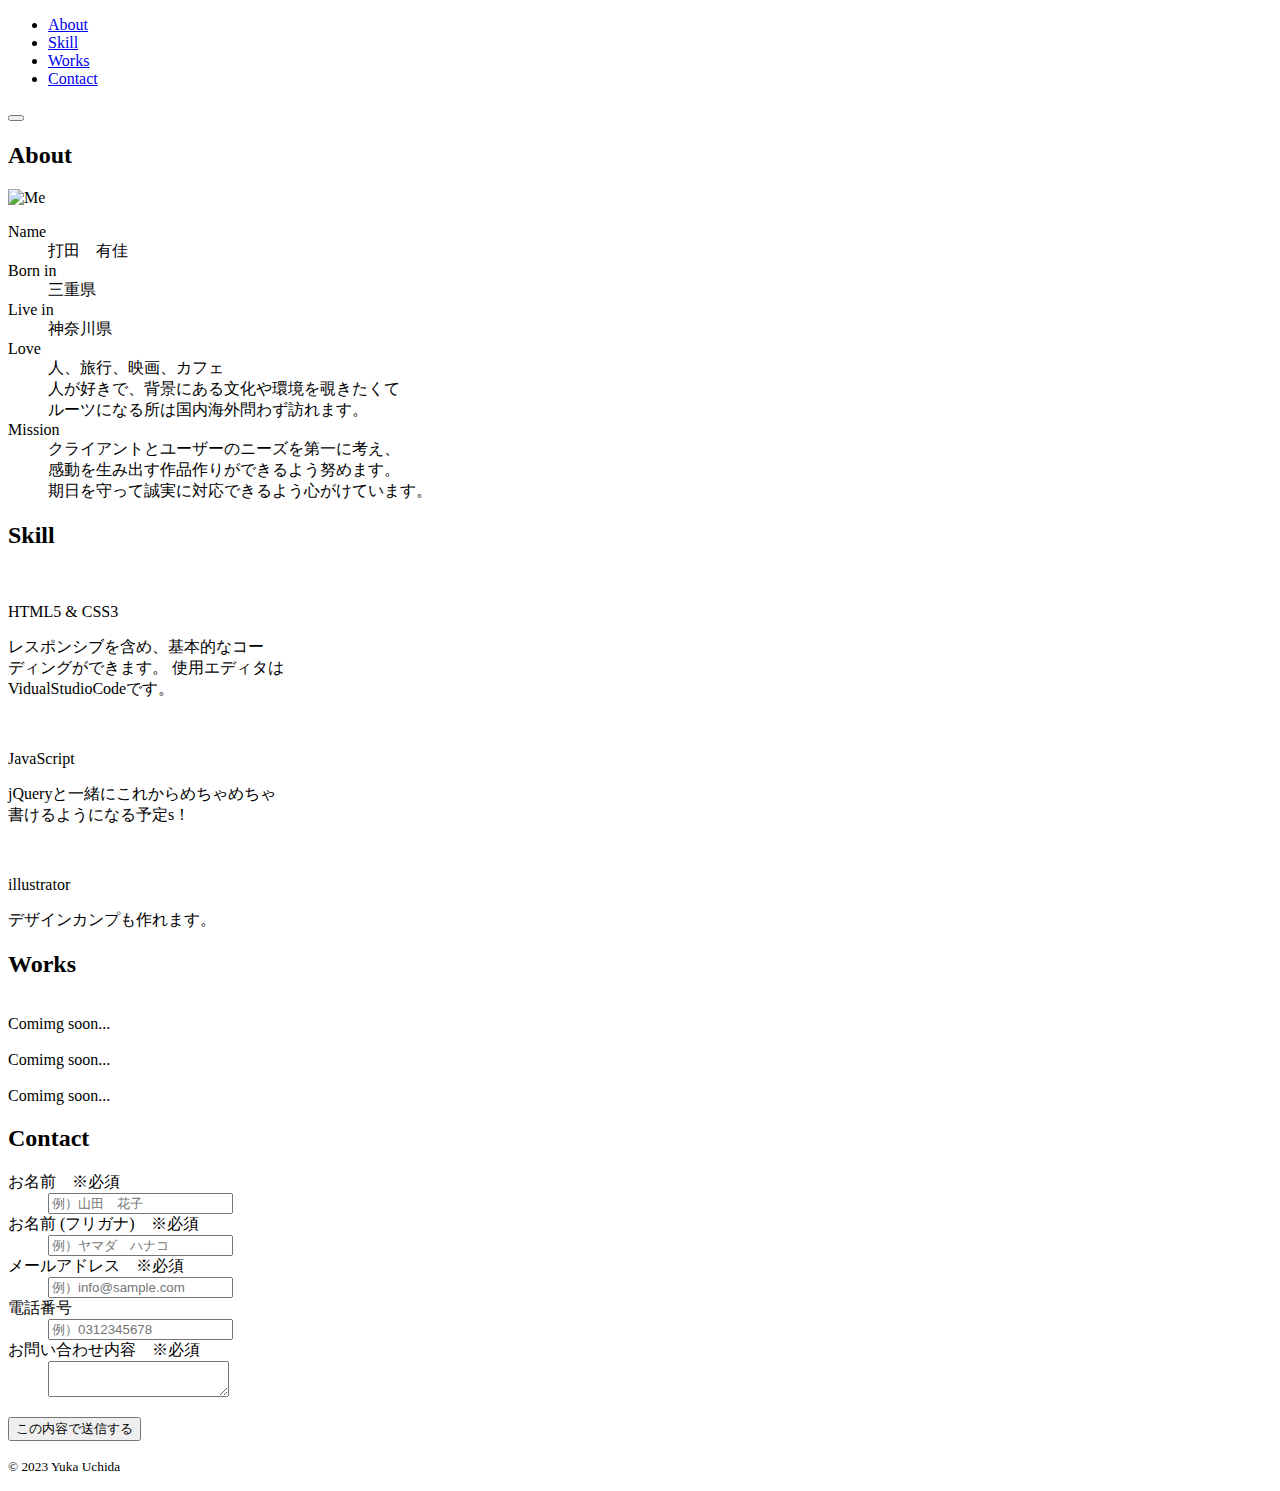
==== index.html @ 6a830379 "Create index.html" ====
<!DOCTYPE html>
<html lang="ja">
  <head>
    <meta charset="utf-8" />
    <meta name="viewport" content="width=device-width,initial-scale=1" />
    <title>Portfolio</title>
    <meta name="description" content="ポートフォリオです" />
    <meta name="format-detection" content="telephone=no" />

    <!-- favicon/webclipicon -->
    <link rel="icon" href="favicon.png" type="image/png" />
    <link rel="icon" href="favicon.svg" type="image/svg+xml" />
    <link rel="apple-touch-icon" href="favicon.png" />

    <!-- ogp -->
    <meta property="og:site_name" content="My Portfolio" />
    <meta
      property="og:url"
      content="https://zero-plus.io/lesson/ogp/hp_ogp.jpg"
    />
    <meta property="og:type" content="website" />
    <meta property="og:title" content="My Portfolio" />
    <meta property="og:description" content="ポートフォリオです" />
    <meta
      property="og:image"
      content="https://zero-plus.io/lesson/ogp/hp_ogp.jpg"
    />
    <meta property="og:locale" content="ja_JP" />
    <meta name="twitter:card" content="summary_large_image" />
    <meta name="twitter:description" content="ポートフォリオです" />
    <meta
      name="twitter:image:src"
      content="https://zero-plus.io/lesson/ogp/hp_ogp.jpg"
    />

    <!-- google fonts -->
    <link rel="preconnect" href="https://fonts.googleapis.com" />
    <link rel="preconnect" href="https://fonts.gstatic.com" crossorigin />
    <link
      href="https://fonts.googleapis.com/css2?family=Noto+Sans+JP:wght@400;700&display=swap"
      rel="stylesheet"
    />

    <!-- css -->
    <link rel="stylesheet" href="css/reset.css" />
    <link rel="stylesheet" href="css/style.css" />
    <!-- js -->
    <script src="https://cdnjs.cloudflare.com/ajax/libs/gsap/3.11.3/gsap.min.js"></script>
    <script src="https://cdnjs.cloudflare.com/ajax/libs/gsap/3.11.3/ScrollTrigger.min.js"></script>
    <link
      rel="stylesheet"
      href="https://cdn.jsdelivr.net/npm/swiper@10/swiper-bundle.min.css"
    />
    <script src="https://cdn.jsdelivr.net/npm/swiper@10/swiper-bundle.min.js"></script>
    <script src="js/main.js" defer></script>
  </head>

  <body class="body">
    <header class="l_header">
      <div class="l_header__inner">
        <nav class="l_header-nav" id="js-nav">
          <ul class="l_header-nav_list">
            <li class="l_header-nav_item">
              <a href="#about" class="l_header-nav_link">About</a>
            </li>
            <li class="l_header-nav_item">
              <a href="#skill" class="l_header-nav_link">Skill</a>
            </li>
            <li class="l_header-nav_item">
              <a href="#works" class="l_header-nav_link">Works</a>
            </li>
            <li class="l_header-nav_item">
              <a href="#contact" class="l_header-nav_link">Contact</a>
            </li>
          </ul>
        </nav>
        <button class="header__hamburger m_hamburger" id="js-hamburger">
          <span></span>
          <span></span>
          <span></span>
        </button>
      </div>
    </header>
    <div class="kv"></div>
    <main class="l_main">
      <section class="top_about l_contents js_about-trigger" id="about">
        <div class="l_container">
          <h2 class="m_section_ttl">About</h2>
          <div class="top_about-contents js_about">
            <div class="top_about-img_wrapper">
              <img src="img/me.PNG" alt="Me" class="top_about-img" />
            </div>
            <div class="top_about-txt_wrapper">
              <dl class="top_about-txt">
                <dt class="top_about-name_sub">Name</dt>
                <dd class="top_about-name">打田　有佳</dd>
                <dt>Born in</dt>
                <dd>三重県</dd>
                <dt>Live in</dt>
                <dd>神奈川県</dd>
                <dt>Love</dt>
                <dd>
                  人、旅行、映画、カフェ<br />人が好きで、背景にある文化や環境を覗きたくて<br />ルーツになる所は国内海外問わず訪れます。
                </dd>
                <dt>Mission</dt>
                <dd>
                  クライアントとユーザーのニーズを第一に考え、<br />感動を生み出す作品作りができるよう努めます。<br />
                  期日を守って誠実に対応できるよう心がけています。
                </dd>
              </dl>
            </div>
          </div>
          <!-- <div class="m_btn">
            <a href="#" class="m_btn-link">トップに戻る</a>
          </div> -->
        </div>
      </section>
      <section class="top_skill l_contents" id="skill">
        <div class="l_container js_skill-trigger">
          <h2 class="m_section_ttl">Skill</h2>
          <div class="top_skill-contents">
            <div class="top_skill-contents_items js_skill">
              <div class="top_skill-img_wrapper__html_css">
                <img src="img/html.svg" alt="" class="top_skill-img" />
                <img src="img/css.svg" alt="" class="top_skill-img" />
              </div>
              <div class="top_skill-txt">
                <p class="top_skill-ttl">HTML5 & CSS3</p>
                <p class="top_skill-sub">
                  レスポンシブを含め、基本的なコー<br />ディングができます。
                  使用エディタは<br />VidualStudioCodeです。
                </p>
              </div>
            </div>

            <div class="top_skill-contents_items js_skill">
              <div class="top_skill-img_wrapper">
                <img src="img/js.svg" alt="" class="top_skill-img" />
              </div>
              <div class="top_skill-txt">
                <p class="top_skill-ttl">JavaScript</p>
                <p class="top_skill-sub">
                  jQueryと一緒にこれからめちゃめちゃ<br />書けるようになる予定s！
                </p>
              </div>
            </div>
            <div class="top_skill-contents_items js_skill">
              <div class="top_skill-img_wrapper">
                <img src="img/illa.PNG" alt="" class="top_skill-img" />
              </div>
              <div class="top_skill-txt">
                <p class="top_skill-ttl">illustrator</p>
                <p class="top_skill-sub">デザインカンプも作れます。</p>
              </div>
            </div>
          </div>
          <!-- <div class="m_btn">
            <a href="#" class="m_btn-link">トップに戻る</a>
          </div> -->
        </div>
      </section>
      <section class="top_works l_contents" id="works">
        <div class="l_container">
          <h2 class="m_section_ttl">Works</h2>
          <div class="top_works-contents">
            <div class="top_works-img_wrapper">
              <img src="img/icon.PNG" alt="" class="top_works-img" />
              <div class="top_works-txt_wrapper">Comimg soon...</div>
            </div>

            <div class="top_works-img_wrapper">
              <img src="img/icon02.PNG" alt="" class="top_works-img" />
              <div class="top_works-txt_wrapper">Comimg soon...</div>
            </div>

            <div class="top_works-img_wrapper">
              <img src="img/icon03.PNG" alt="" class="top_works-img" />
              <div class="top_works-txt_wrapper">Comimg soon...</div>
            </div>
          </div>
          <!-- <div class="m_btn">
            <a href="#" class="m_btn-link">トップに戻る</a>
          </div> -->
        </div>
      </section>
      <section class="top_contact l_contents" id="contact">
        <div class="l_container">
          <h2 class="m_section_ttl">Contact</h2>
          <form
            action="https://docs.google.com/forms/u/0/d/e/1FAIpQLSdN3oWIOng-fwk7PWMNLjgkK9fBvQtHf0qrLw_edAhHEipiGA/formResponse"
            class="top_contact_form"
          >
            <dl class="top_contact_form_list">
              <dt class="top_contact_form_heading">お名前　※必須</dt>
              <dd class="top_contact_form_detail">
                <input
                  name="entry.2005620554"
                  type="text"
                  class="top_contact_form_input"
                  placeholder="例）山田　花子"
                />
              </dd>
              <dt class="top_contact_form_heading">お名前 (フリガナ)　※必須</dt>
              <dd class="top_contact_form_detail">
                <input
                  name="entry.1291041341"
                  type="text"
                  class="top_contact_form_input"
                  placeholder="例）ヤマダ　ハナコ"
                />
              </dd>

              <dt class="top_contact_form_heading">メールアドレス　※必須</dt>
              <dd class="top_contact_form_detail">
                <input
                  name="entry.1045781291"
                  type="email"
                  class="top_contact_form_input"
                  placeholder="例）info@sample.com"
                />
              </dd>
              <dt class="top_contact_form_heading">電話番号</dt>
              <dd class="top_contact_form_detail">
                <input
                  name="entry.1166974658"
                  type="tel"
                  class="top_contact_form_input"
                  placeholder="例）0312345678"
                />
              </dd>
              <dt class="top_contact_form_heading">お問い合わせ内容　※必須</dt>
              <dd class="top_contact_form_detail">
                <textarea
                  name="entry.839337160"
                  class="top_contact_form_textarea"
                ></textarea>
              </dd>
            </dl>

            <div class="top_btn">
              <input
                type="submit"
                class="top_btn-link"
                value="この内容で送信する"
              />
            </div>
          </form>
          <!-- <div class="m_btn">
            <a href="#" class="m_btn-link">トップに戻る</a>
          </div> -->
        </div>
      </section>
    </main>
    <footer class="l_footer">
      <p class="footer-copyright"><small>&copy; 2023 Yuka Uchida</small></p>
    </footer>
  </body>
</html>
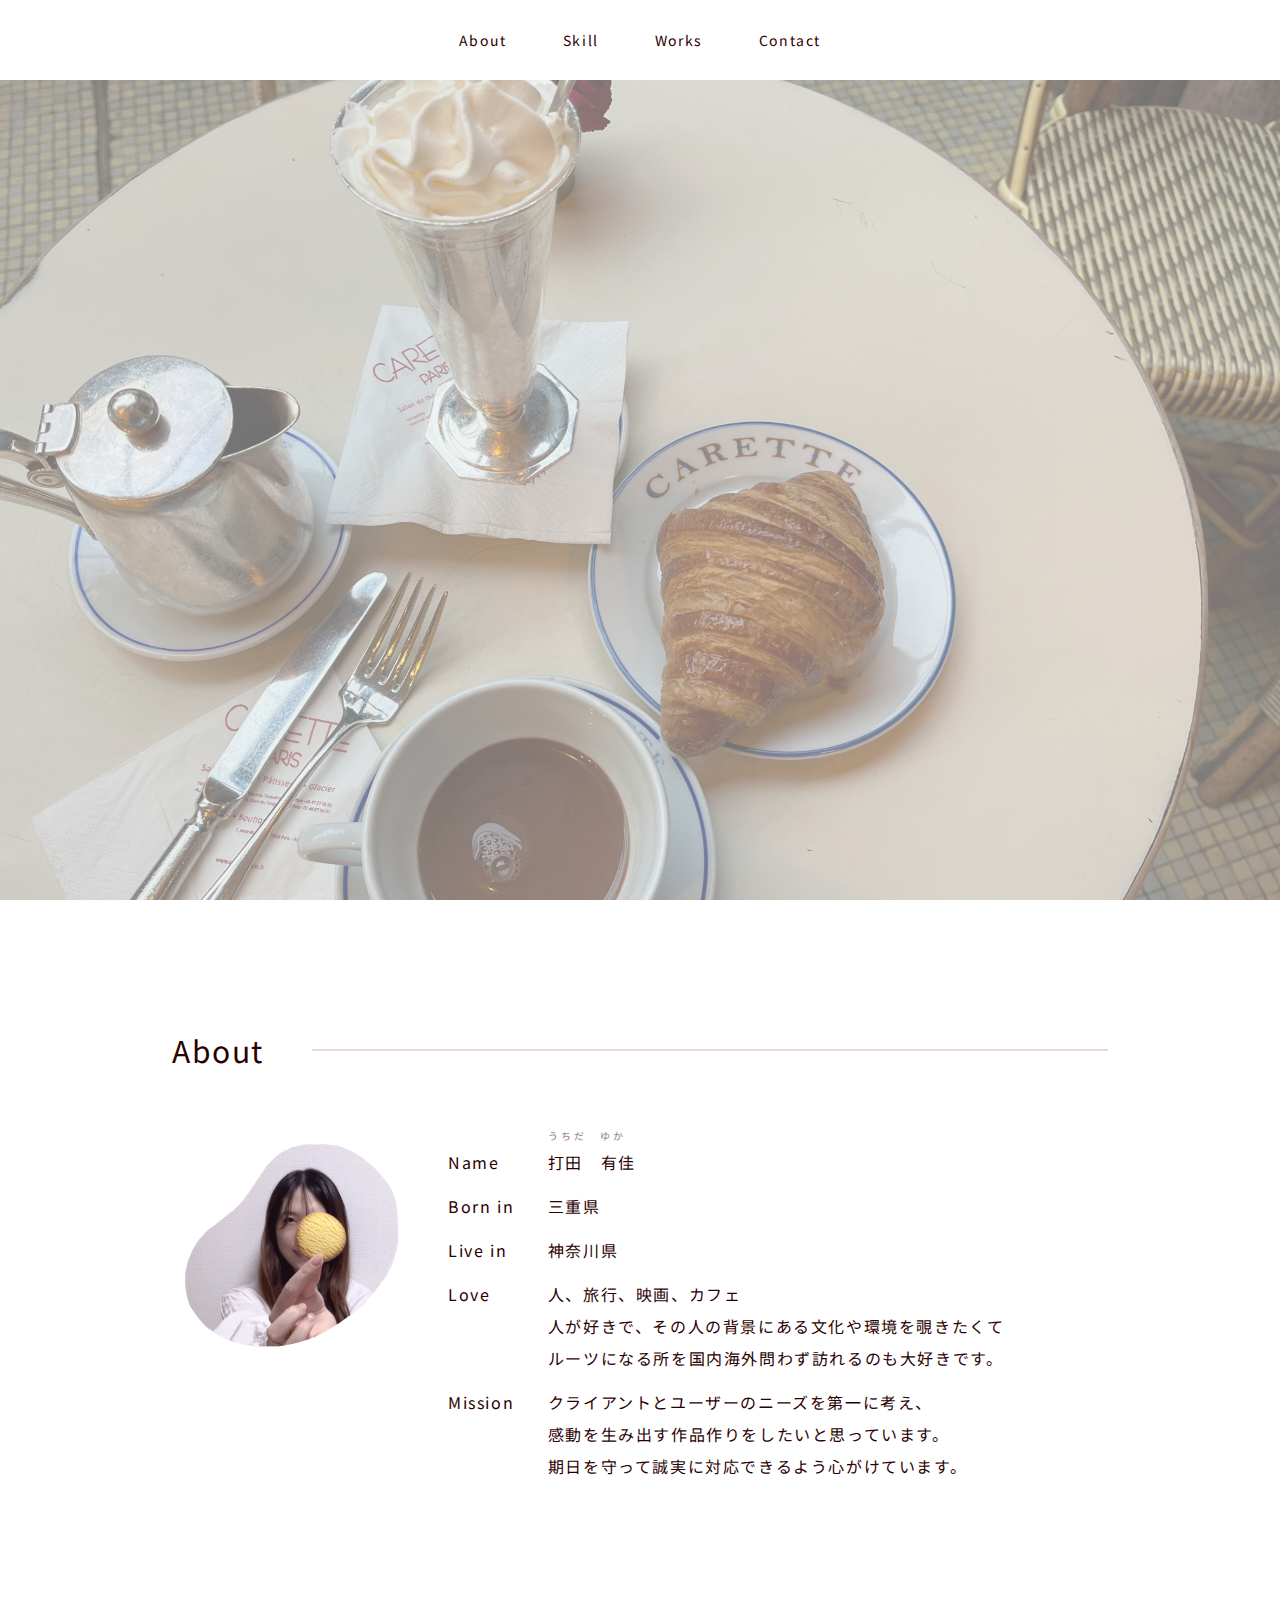
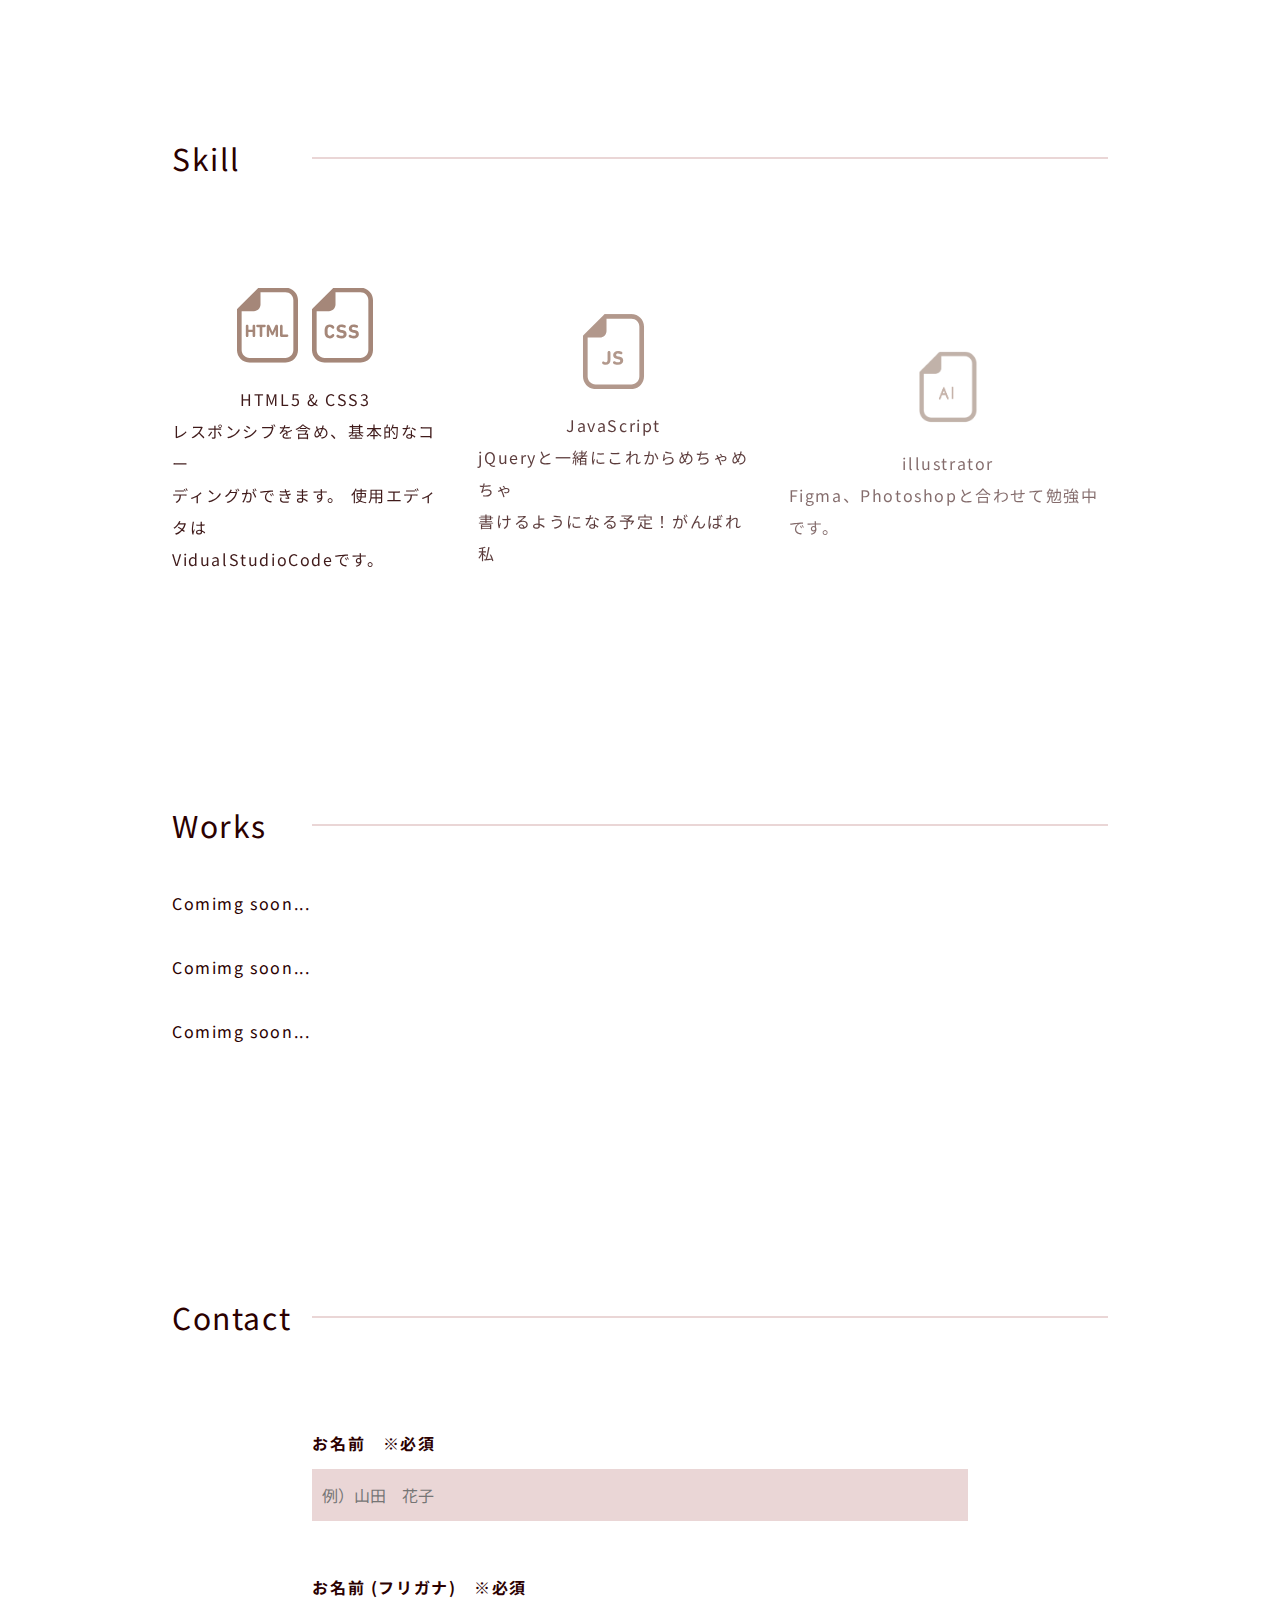
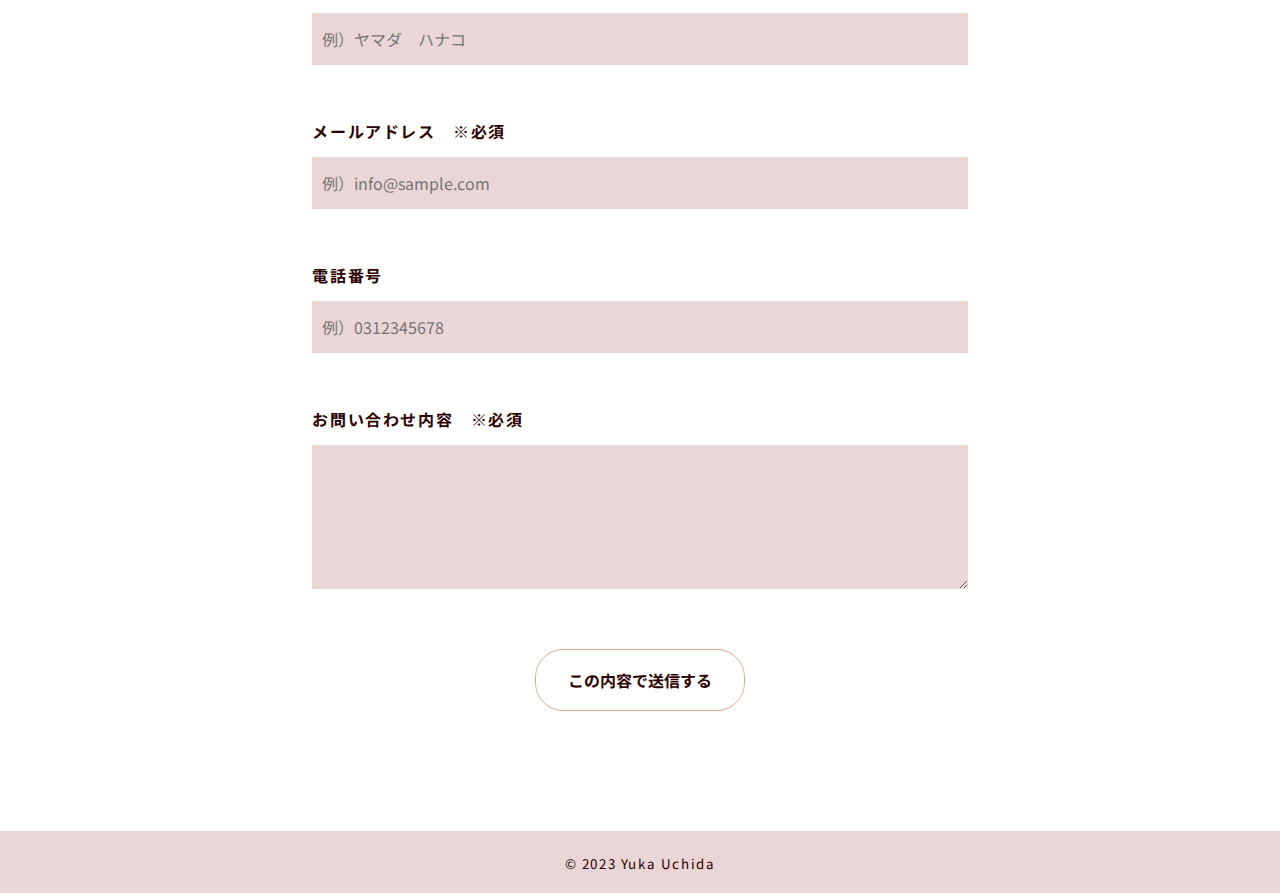
==== commit c2c2c20d: "Update index.html" ====
--- a/index.html
+++ b/index.html
@@ -100,11 +100,11 @@
                 <dd>神奈川県</dd>
                 <dt>Love</dt>
                 <dd>
-                  人、旅行、映画、カフェ<br />人が好きで、背景にある文化や環境を覗きたくて<br />ルーツになる所は国内海外問わず訪れます。
+                  人、旅行、映画、カフェ<br />人が好きで、その人の背景にある文化や環境を覗きたくて<br />ルーツになる所を国内海外問わず訪れるのも大好きです。
                 </dd>
                 <dt>Mission</dt>
                 <dd>
-                  クライアントとユーザーのニーズを第一に考え、<br />感動を生み出す作品作りができるよう努めます。<br />
+                  クライアントとユーザーのニーズを第一に考え、<br />感動を生み出す作品作りをしたいと思っています。<br />
                   期日を守って誠実に対応できるよう心がけています。
                 </dd>
               </dl>
@@ -140,7 +140,7 @@
               <div class="top_skill-txt">
                 <p class="top_skill-ttl">JavaScript</p>
                 <p class="top_skill-sub">
-                  jQueryと一緒にこれからめちゃめちゃ<br />書けるようになる予定s！
+                  jQueryと一緒にこれからめちゃめちゃ<br />書けるようになる予定！がんばれ私
                 </p>
               </div>
             </div>
@@ -150,7 +150,7 @@
               </div>
               <div class="top_skill-txt">
                 <p class="top_skill-ttl">illustrator</p>
-                <p class="top_skill-sub">デザインカンプも作れます。</p>
+                <p class="top_skill-sub">Figma、Photoshopと合わせて勉強中です。</p>
               </div>
             </div>
           </div>
--- a/css/style.css
+++ b/css/style.css
@@ -0,0 +1,439 @@
+@charset "UTF-8";
+
+:root {
+  /* 色管理用の変数 */
+  --white-color: #fff;
+  --black-color: #2b0000;
+  --primary-color: #ead6d6;
+  --accent-color: #977777;
+}
+
+:root {
+  /* コンテンツ幅管理用の変数 */
+  --content-width-sm: 800px;
+  --content-width: 936px;
+  --content-width-lg: 1080px;
+}
+
+:root {
+  /* z-index管理用の変数 */
+  --z-index-back: -1;
+  --z-index-default: 1;
+  --z-index-page-top: 50;
+  --z-index-header: 100;
+  --z-index-menu: 150;
+  --z-index-modal: 200;
+}
+
+body {
+  color: var(--black-color);
+  font-family: "Noto Sans JP", sans-serif;
+  font-size: 16px;
+  line-height: 2;
+  letter-spacing: 0.1em;
+}
+.body.active {
+  overflow: hidden;
+}
+
+/* ---------- layout ---------- */
+.l_container-sm,
+.l_container-lg,
+.l_container {
+  margin-left: auto;
+  margin-right: auto;
+  padding: 0 16px;
+}
+
+.l_container-sm {
+  max-width: calc(var(--content-width-sm) + 32px);
+}
+
+.l_container {
+  max-width: calc(var(--content-width) + 32px);
+}
+
+.l_container-lg {
+  max-width: calc(var(--content-width-lg) + 32px);
+}
+
+.l_contents {
+  padding: 120px 0;
+}
+
+.l_page-main {
+  padding-top: 120px;
+}
+/* 
+.l_header {
+  width: 100%;
+  height: 80px;
+  padding: 0 24px;
+  display: flex;
+  justify-content: right;
+  align-items: center;
+} */
+
+.l_header {
+  width: 100%;
+  height: 80px;
+}
+
+.l_header__inner {
+  padding: 0 24px;
+  display: flex;
+  align-items: center;
+  justify-content: right;
+  height: inherit;
+  position: fixed;
+  top: 0;
+  left: 0;
+  right: 0;
+  z-index: 999;
+}
+
+@media screen and (min-width: 1080px) {
+  .l_header {
+    padding: 0 56px;
+  }
+  .l_header__inner {
+    position: static;
+  }
+}
+
+.l_header-nav {
+  position: absolute;
+  top: 0;
+  right: 0;
+  left: 0;
+
+  width: 100%;
+  height: 100vh;
+  transform: translateX(100%);
+  background-color: #edd9ce;
+  transition: ease 0.4s;
+}
+
+@media screen and (min-width: 1080px) {
+  .l_header-nav {
+    position: static;
+    transform: initial;
+    background-color: inherit;
+    height: inherit;
+    display: flex;
+    justify-content: center;
+  }
+}
+
+.l_header-nav_list {
+  display: flex;
+  gap: 56px;
+  flex-direction: column;
+  align-items: center;
+  justify-content: center;
+  height: 100%;
+}
+
+@media screen and (min-width: 1080px) {
+  .l_header-nav_list {
+    height: auto;
+    flex-direction: row;
+  }
+}
+
+.l_header-nav_item {
+  font-size: 14px;
+}
+
+.l_header-nav_link {
+  display: block;
+}
+
+.l_footer {
+  padding: 15px 0;
+  background-color: var(--primary-color);
+}
+
+/*---------- module ----------*/
+
+.m_section_ttl {
+  font-size: 30px;
+  position: relative;
+}
+.m_section_ttl::before {
+  content: "";
+  position: absolute;
+  right: 0;
+  top: 50%;
+  transform: translateY(-50%);
+  height: 2px;
+  width: calc(100% - 140px);
+  background: var(--primary-color);
+}
+
+/* ハンバーガー */
+
+.header__hamburger {
+  width: 40px;
+  height: 100%;
+}
+
+.m_hamburger {
+  background-color: transparent;
+  border-color: transparent;
+  z-index: 9999;
+}
+
+@media screen and (min-width: 1080px) {
+  .m_hamburger {
+    display: none;
+  }
+}
+/* ハンバーガーメニューの線 */
+.m_hamburger span {
+  width: 100%;
+  height: 2px;
+  background-color: var(--accent-color);
+  position: relative;
+  transition: ease 0.4s;
+  display: block;
+}
+
+.m_hamburger span:nth-child(1) {
+  top: 0;
+}
+
+.m_hamburger span:nth-child(2) {
+  margin: 10px 0;
+}
+
+.m_hamburger span:nth-child(3) {
+  top: 0;
+}
+
+.m_btn {
+  margin-top: 40px;
+  text-align: right;
+}
+
+/* .m_btn::after {
+  content: "";
+  display: inline-block;
+  background-image: url(../img/top.PNG);
+  background-repeat: no-repeat;
+  width: 60px;
+  height: 67px;
+  margin-right: -5px;
+} */
+
+.m_btn-link {
+  background: linear-gradient(
+    transparent 10%,
+    #f3e0c5 10%,
+    #d9c7ad 80%,
+    #f3d3c5 100%
+  );
+  border-top-left-radius: 50px;
+  border-top-right-radius: 50px;
+  border-bottom-left-radius: 20px;
+  border-bottom-right-radius: 20px;
+}
+/* --------- kv ----------- */
+
+.kv {
+  background: linear-gradient(
+      rgba(232, 232, 232, 0.5),
+      rgba(232, 232, 232, 0.5)
+    ),
+    url(../img/kv.jpg) center top 40% / cover;
+  height: calc(100vh - 80px);
+}
+
+/* ---------- js ---------- */
+.m_hamburger.active span {
+  background-color: #a3756c;
+}
+
+.l_header-nav.active {
+  transform: translateX(0);
+}
+
+.m_hamburger.active span:nth-child(1) {
+  top: 7px;
+  transform: rotate(45deg);
+}
+
+.m_hamburger.active span:nth-child(2) {
+  opacity: 0;
+}
+
+.m_hamburger.active span:nth-child(3) {
+  top: -16px;
+  transform: rotate(-45deg);
+}
+
+/* .js_nav {
+  opacity: 0;
+  pointer-events: none;
+  transition: opacity 0.24s;
+}
+
+@media screen and (min-width: 1080px) {
+  .js_nav {
+    opacity: 1;
+    pointer-events: auto;
+  }
+}
+
+.js_nav.active {
+  opacity: 1;
+  pointer-events: auto;
+} */
+
+.js_faq_mark::after {
+  transition: opacity 0.24s;
+}
+
+.js_faq_mark.is-open::after {
+  opacity: 0;
+}
+
+.js_faq-a {
+  height: 0;
+  opacity: 0;
+}
+
+.js_h-slide_trigger {
+  overflow: hidden;
+}
+
+/* ---------- about ---------- */
+
+.top_about-txt_wrapper {
+  margin-left: 20px;
+}
+
+.top_about-name_sub {
+  margin-top: 20px;
+}
+.top_about-name::before {
+  display: block;
+  content: "うちだ　ゆか";
+  color: var(--accent-color);
+  font-size: 10px;
+  font-weight: normal;
+  letter-spacing: 0.3em;
+}
+
+.top_about-contents {
+  display: flex;
+  margin-top: 40px;
+}
+
+.top_about-img {
+  width: 250px;
+}
+
+.top_about-txt {
+  display: flex; /*横並び*/
+  flex-wrap: wrap; /*折り返し*/
+}
+.top_about-txt dt,
+.top_about-txt dd {
+  padding: 6px;
+}
+.top_about-txt dt {
+  width: 15%;
+}
+.top_about-txt dd {
+  margin-left: 0; /*初期値リセット*/
+  width: 85%;
+}
+
+/* ---------- skill ---------- */
+.top_skill-img_wrapper__html_css {
+  width: 150px;
+  display: flex;
+  margin: auto;
+}
+.top_skill-ttl {
+  text-align: center;
+}
+.top_skill-img_wrapper {
+  width: 75px;
+  margin: 0 auto;
+}
+
+.top_skill-img {
+  width: 75px;
+  height: auto;
+}
+
+.top_skill-contents {
+  margin-top: 80px;
+  display: flex;
+  justify-content: center;
+  gap: 40px;
+  flex: 0 0 30%;
+}
+
+@media screen and (max-width: 768px) {
+  .top_skill-contents {
+    flex-direction: column;
+    align-items: center;
+  }
+}
+
+.top_skill-txt {
+  margin-top: 20px;
+}
+
+/* ---------- contact ---------- */
+
+.top_contact_form {
+  width: 70%;
+  margin: 80px auto 0 auto;
+}
+.top_contact_form_heading {
+  font-size: 16px;
+  font-weight: bold;
+  display: flex;
+  justify-content: space-between;
+}
+
+.top_contact_form_heading:not(:first-child) {
+  padding-top: 50px;
+}
+
+.top_contact_form_input {
+  width: 100%;
+  background: var(--primary-color);
+  padding: 10px;
+  margin-top: 10px;
+}
+
+.top_contact_form_textarea {
+  width: 100%;
+  background: #fff;
+  padding: 40px;
+  margin-top: 10px;
+  background: var(--primary-color);
+}
+
+.top_btn {
+  margin-top: 60px;
+  text-align: center;
+}
+
+.top_btn-link {
+  display: inline-block;
+  padding: 14px 32px;
+  border: 1px solid #dbaf89;
+  border-radius: 28px;
+  font-weight: bold;
+  background: #fff;
+}
+
+.footer-copyright {
+  text-align: center;
+}
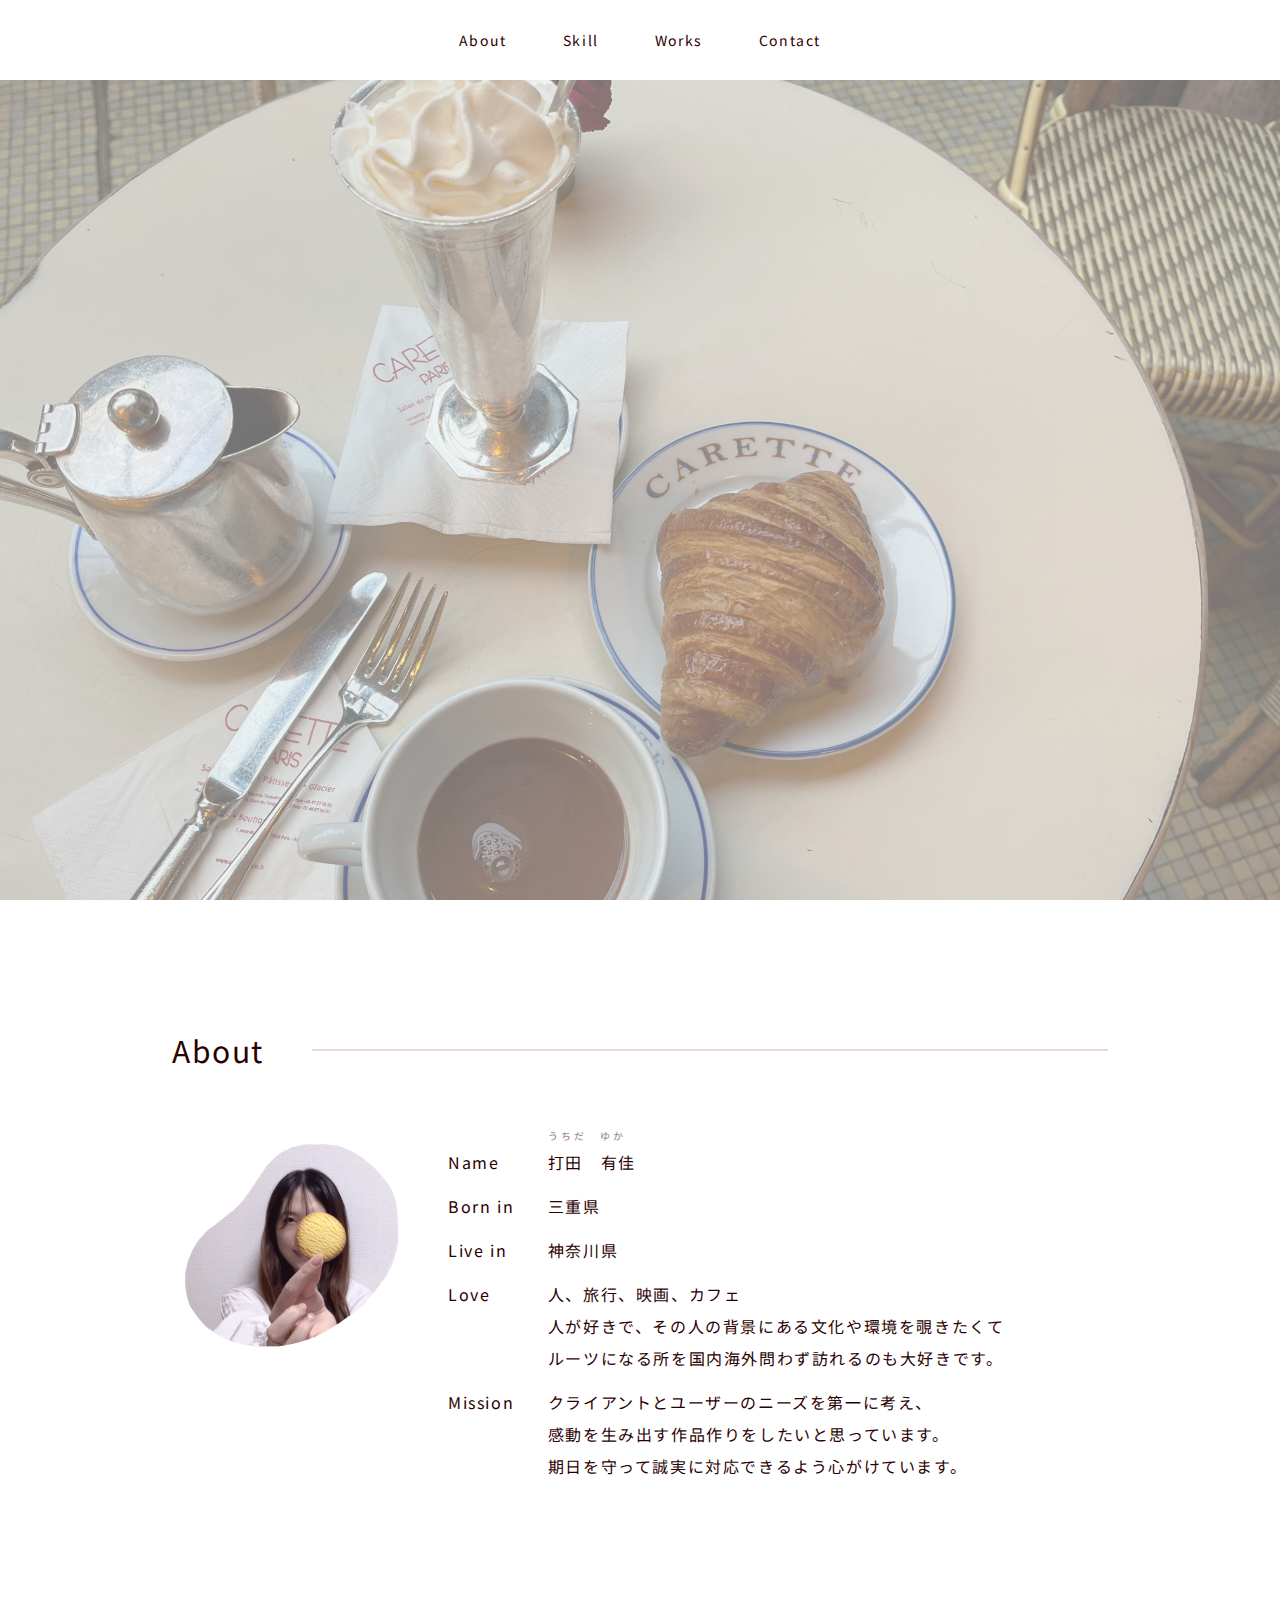
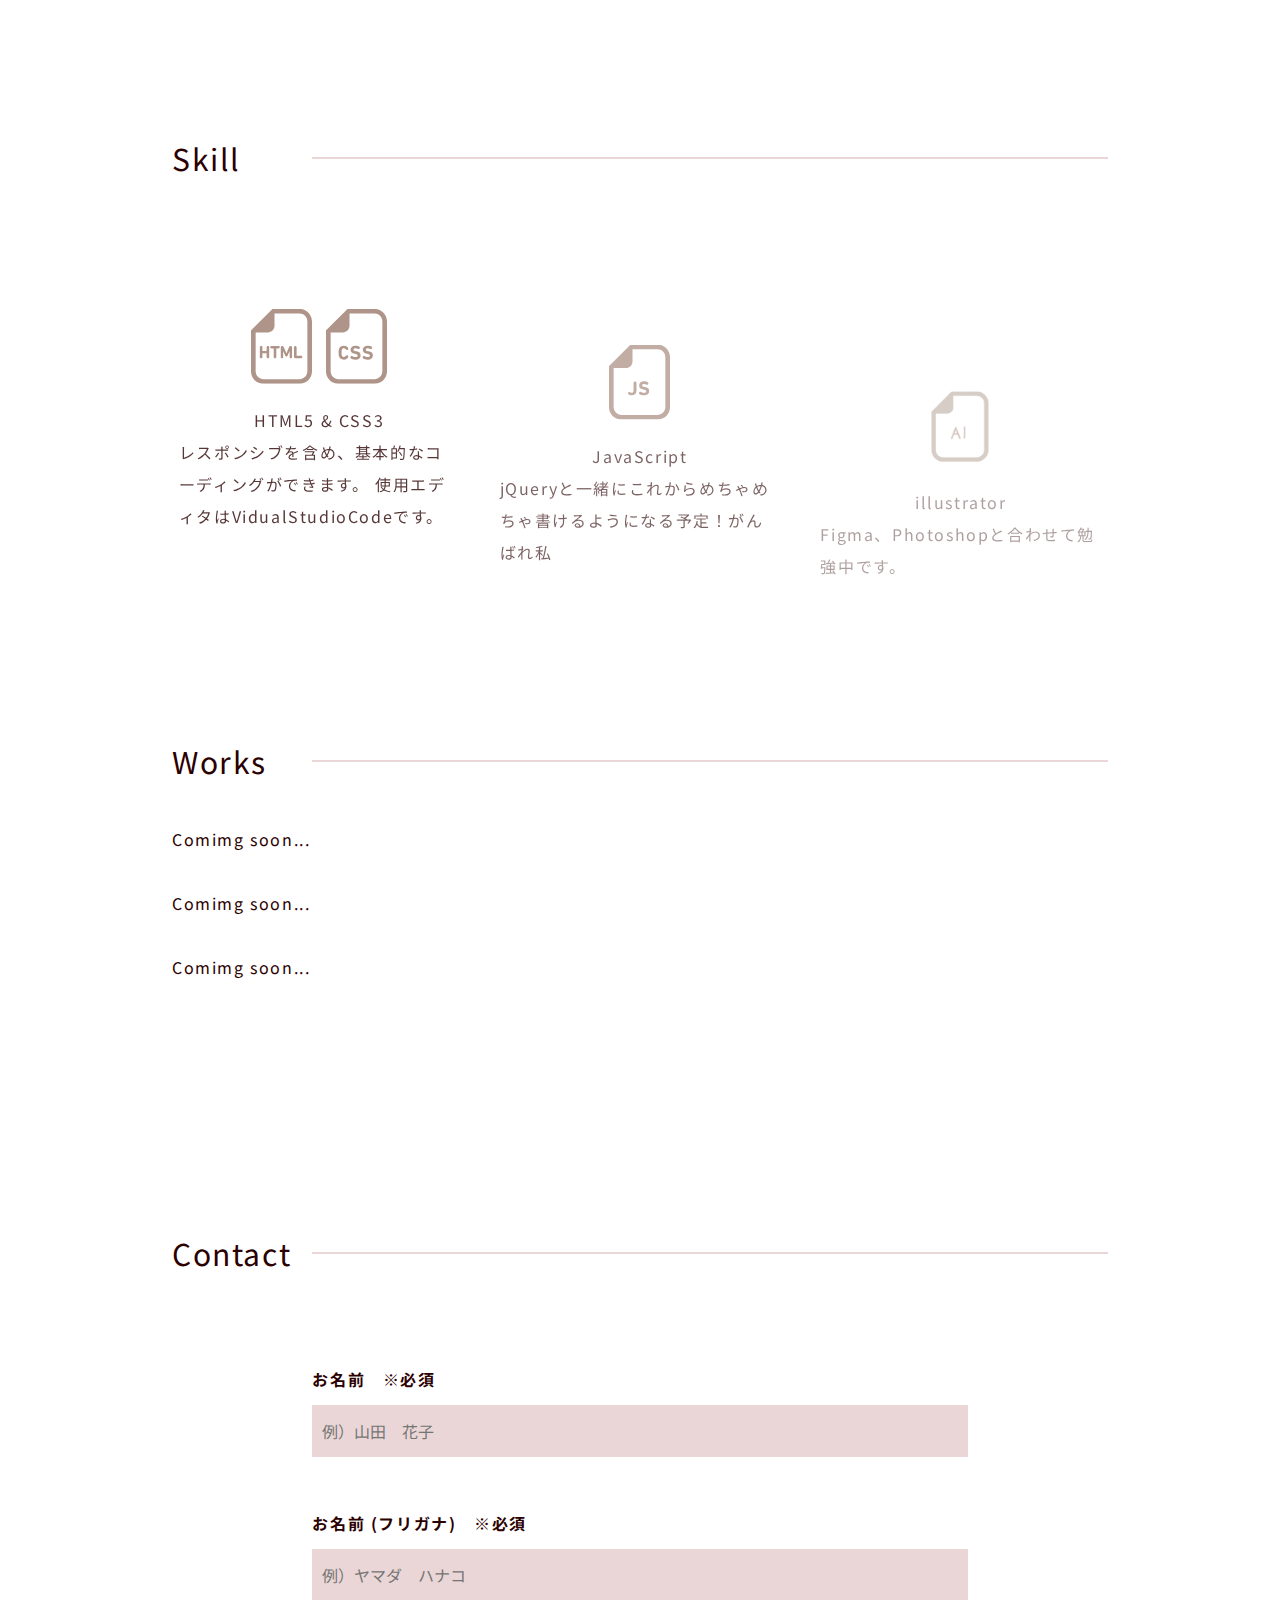
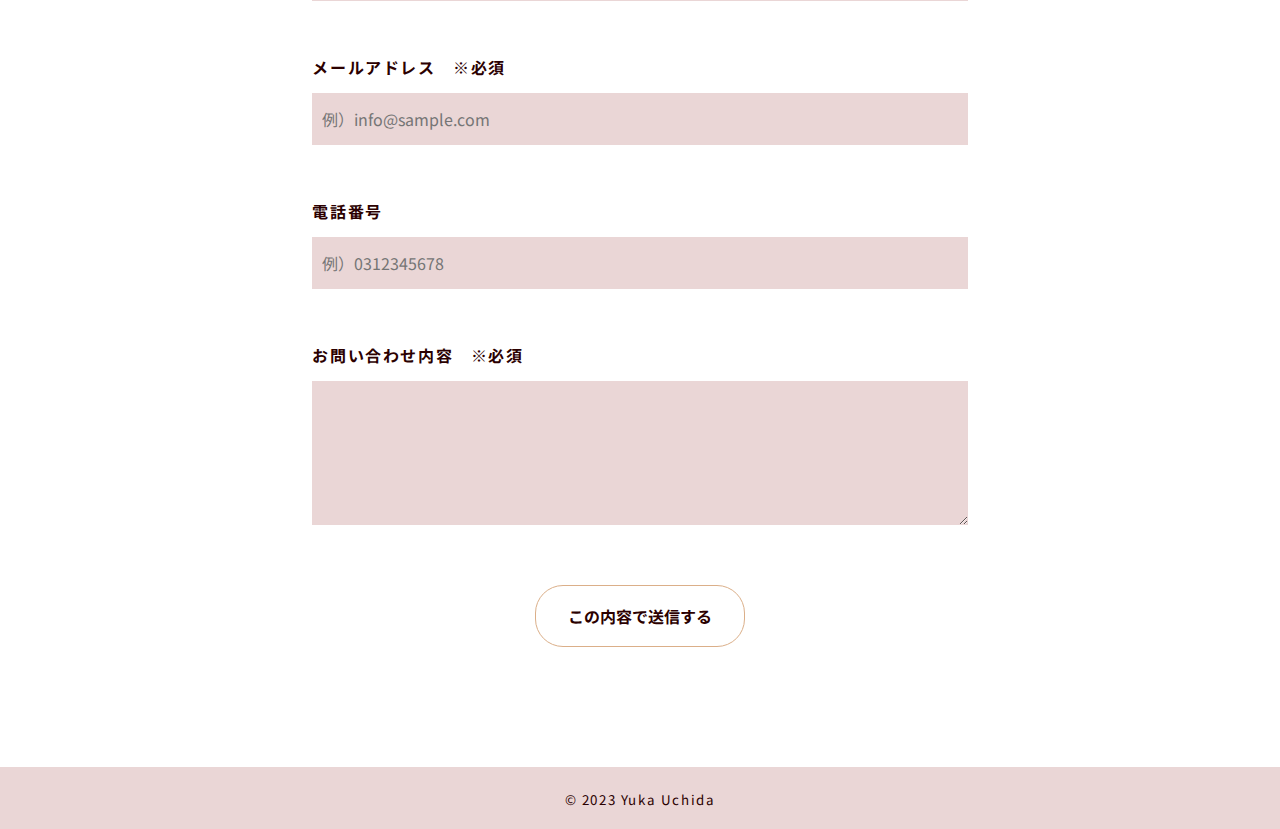
==== commit 29987651: "Update index.html" ====
--- a/index.html
+++ b/index.html
@@ -127,8 +127,8 @@
               <div class="top_skill-txt">
                 <p class="top_skill-ttl">HTML5 & CSS3</p>
                 <p class="top_skill-sub">
-                  レスポンシブを含め、基本的なコー<br />ディングができます。
-                  使用エディタは<br />VidualStudioCodeです。
+                  レスポンシブを含め、基本的なコーディングができます。
+                  使用エディタはVidualStudioCodeです。
                 </p>
               </div>
             </div>
@@ -140,7 +140,7 @@
               <div class="top_skill-txt">
                 <p class="top_skill-ttl">JavaScript</p>
                 <p class="top_skill-sub">
-                  jQueryと一緒にこれからめちゃめちゃ<br />書けるようになる予定！がんばれ私
+                  jQueryと一緒にこれからめちゃめちゃ書けるようになる予定！がんばれ私
                 </p>
               </div>
             </div>
--- a/css/style.css
+++ b/css/style.css
@@ -351,6 +351,9 @@
 }
 
 /* ---------- skill ---------- */
+.top_skill-contents_items {
+  width: 30%;
+}
 .top_skill-img_wrapper__html_css {
   width: 150px;
   display: flex;
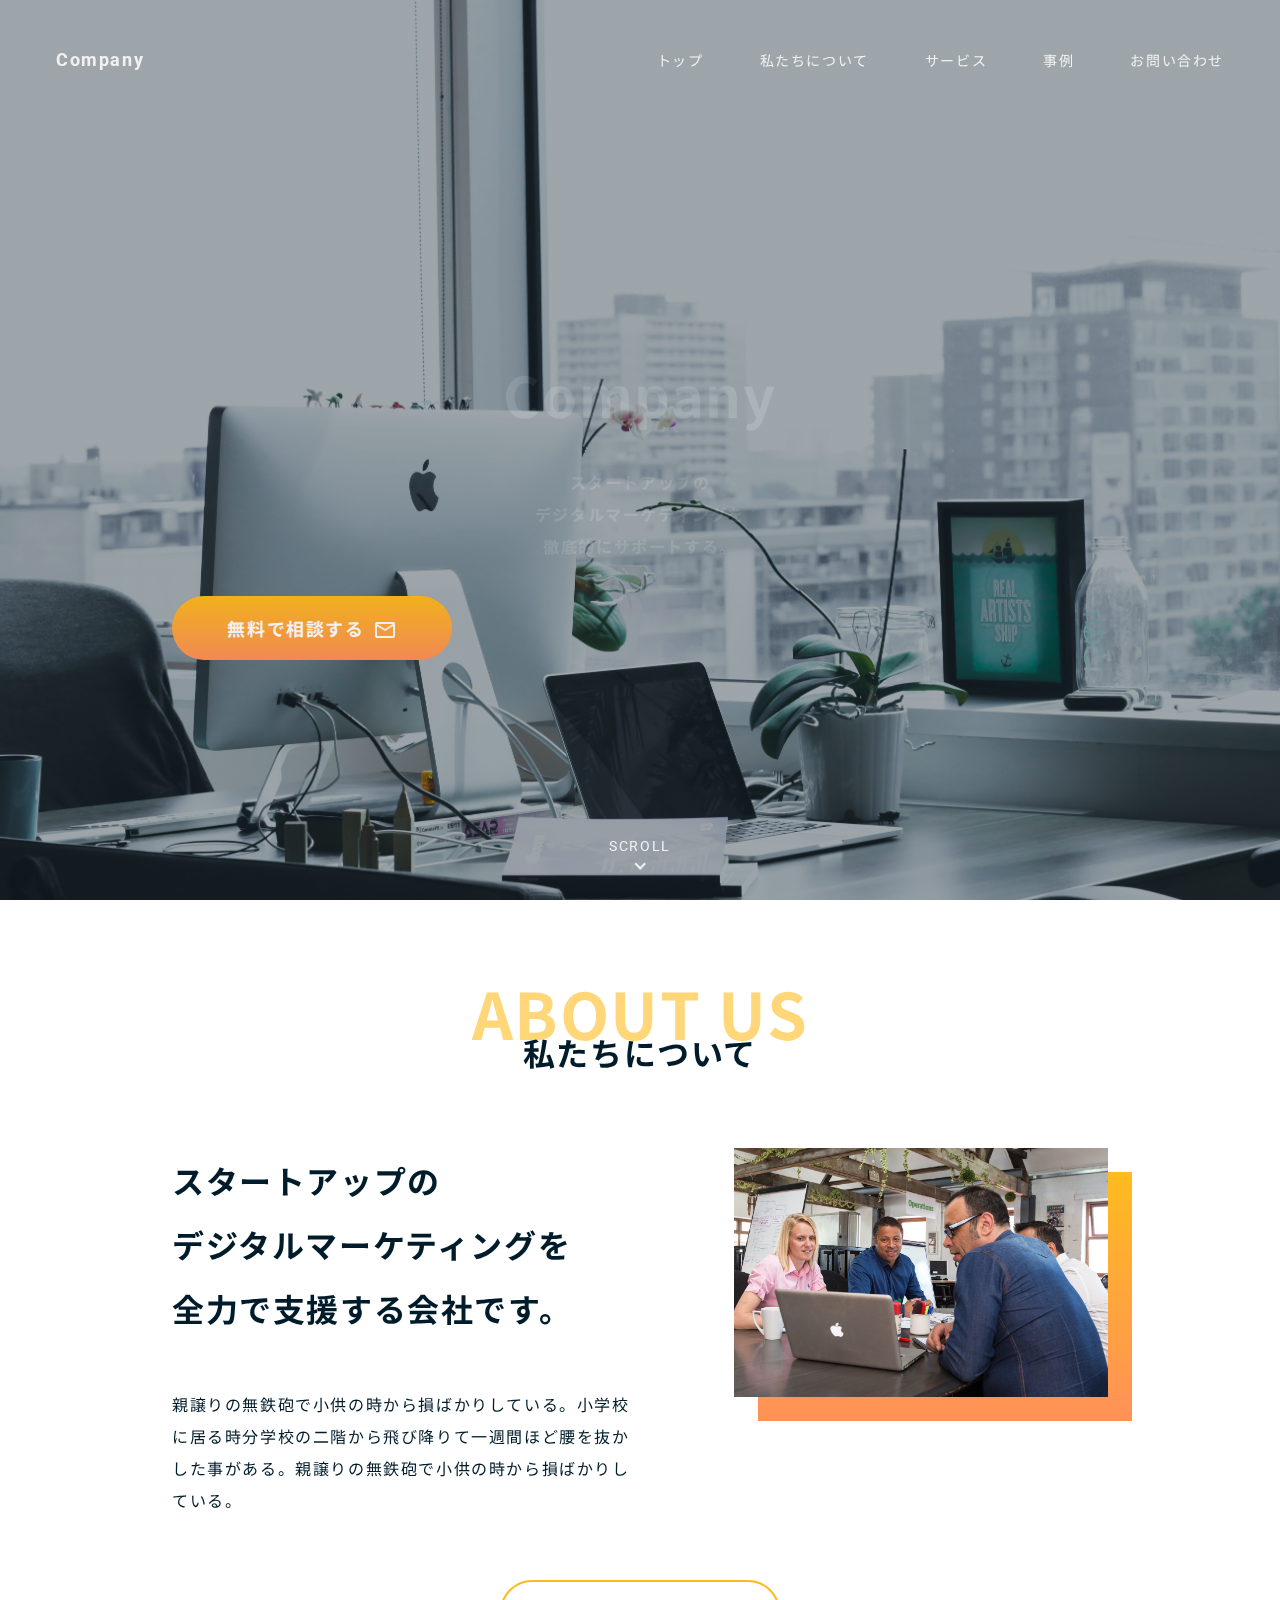
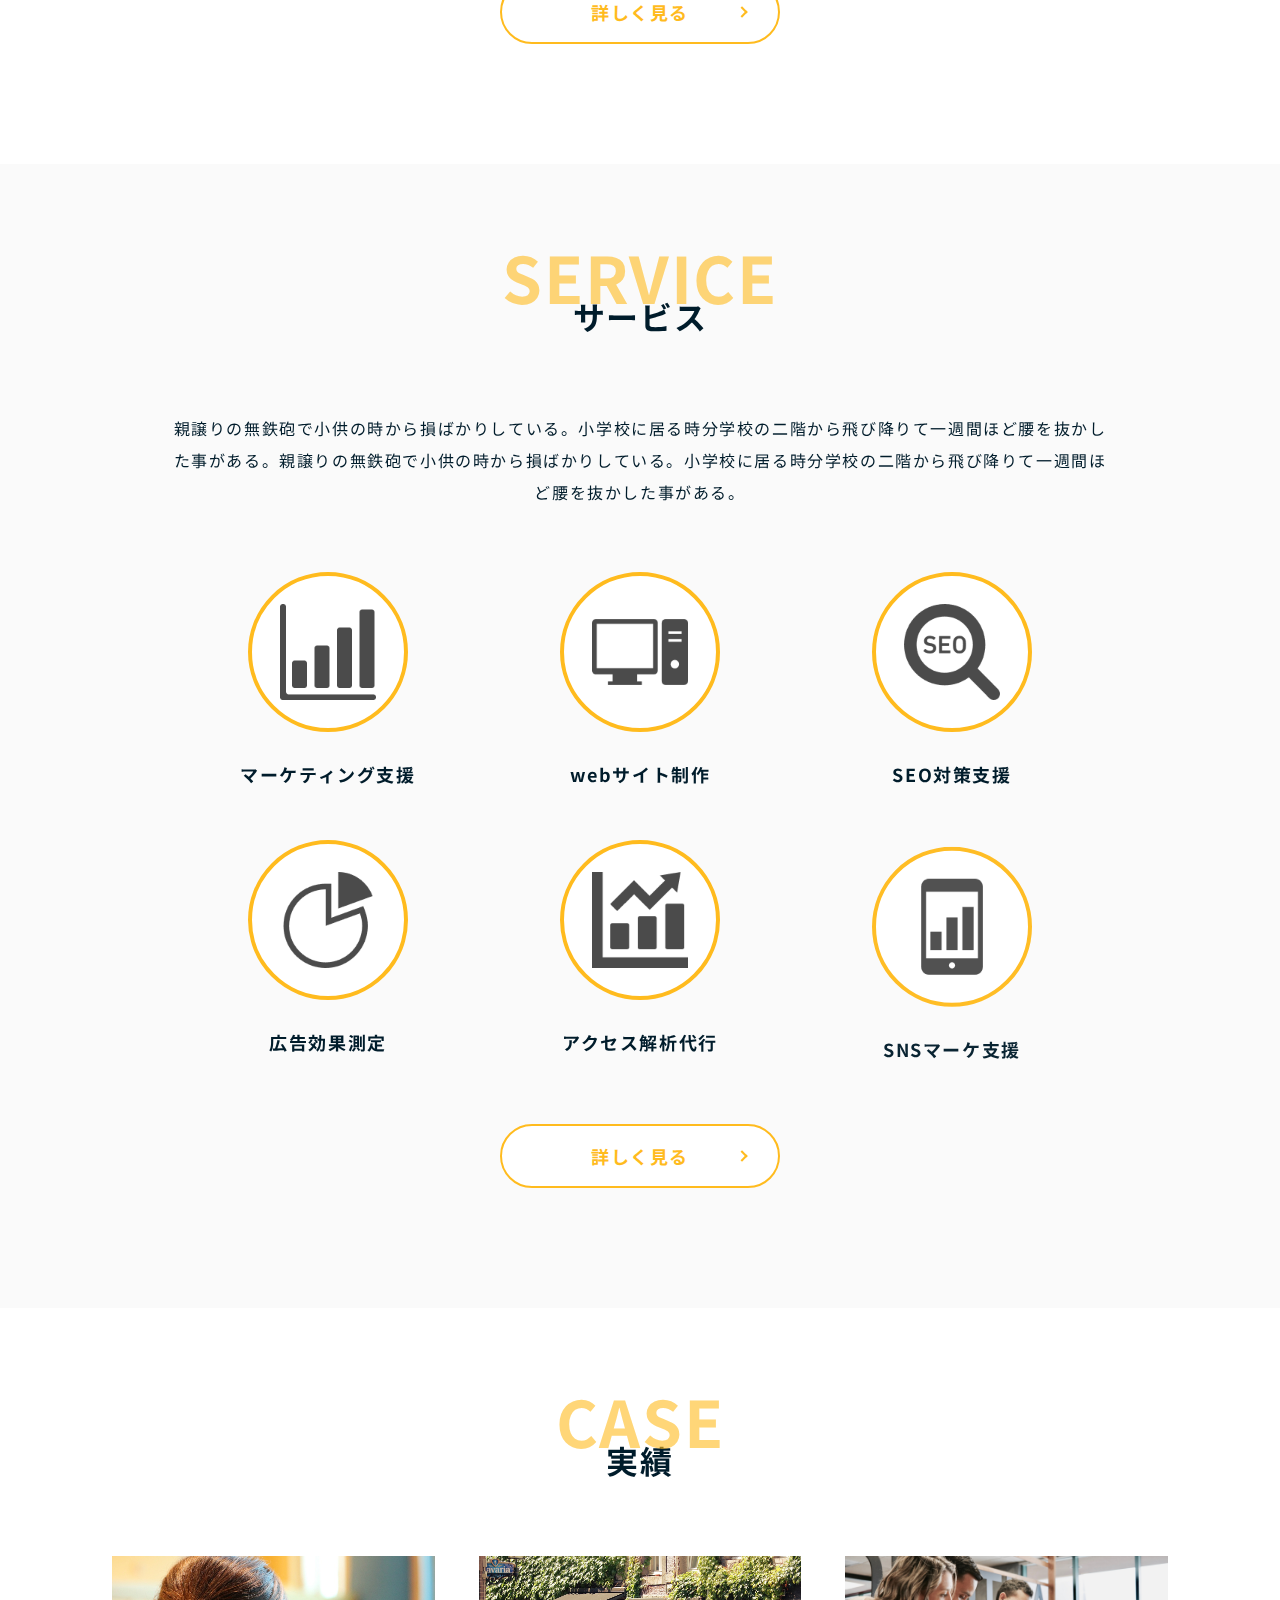
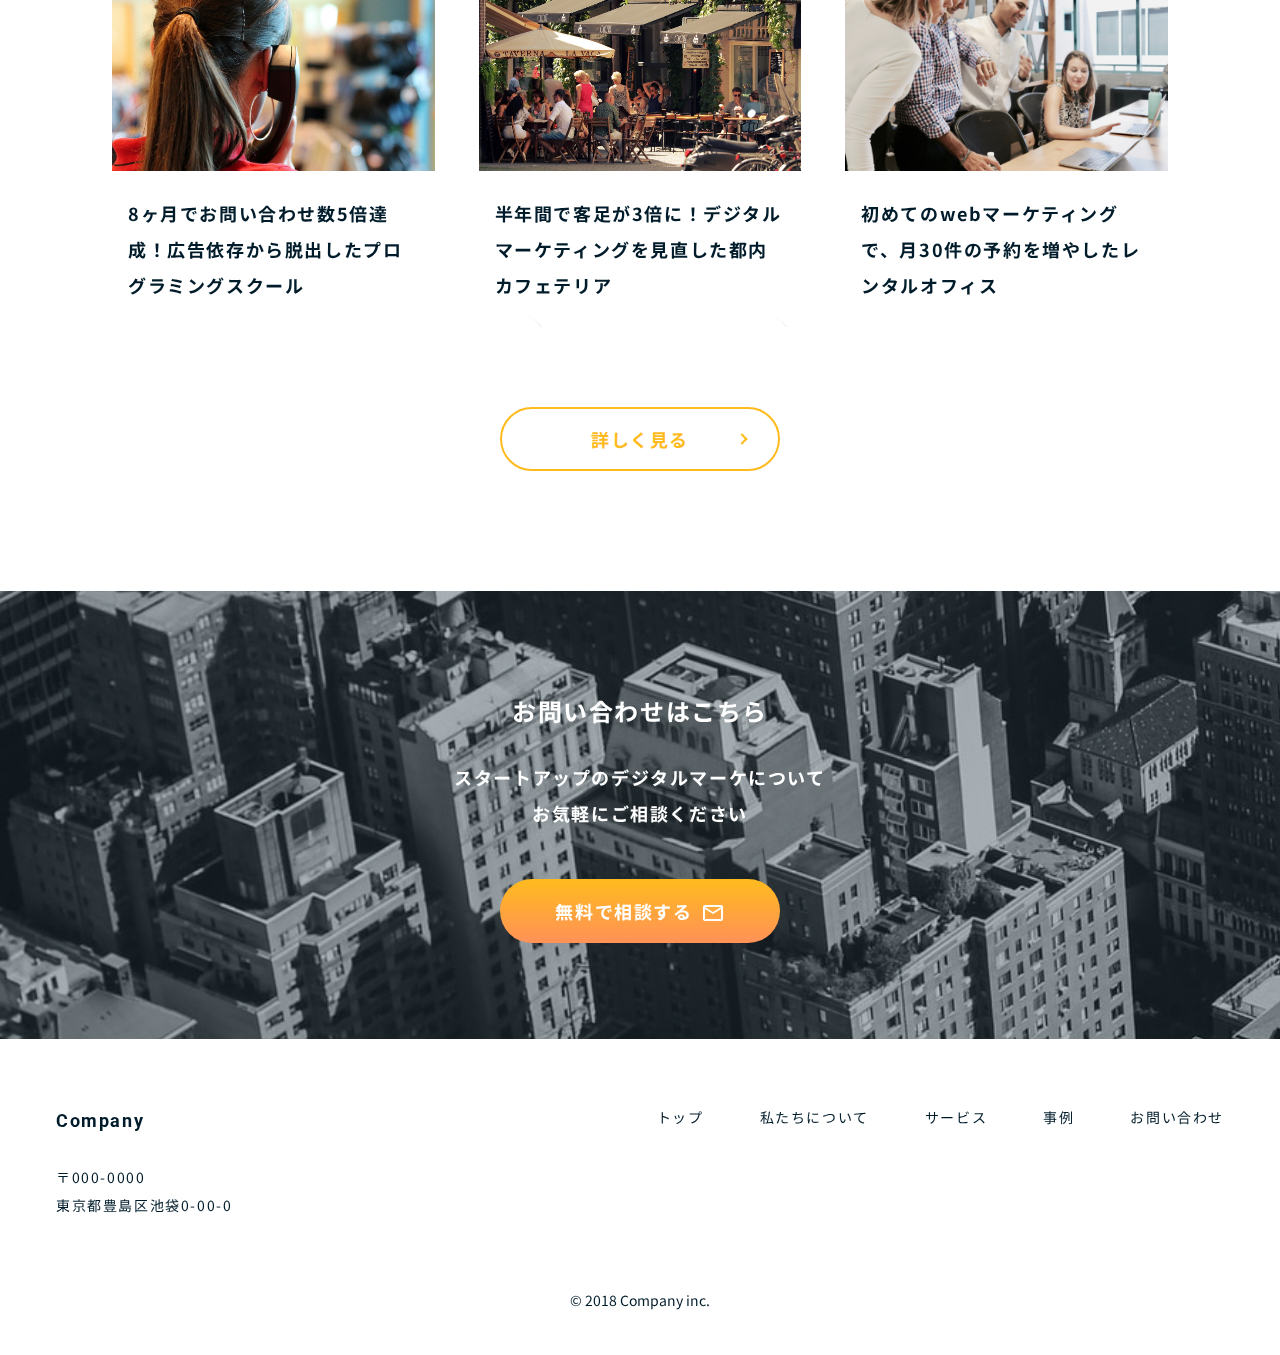
==== commit a3ef0a82: "Add files via upload" ====
--- a/index.html
+++ b/index.html
@@ -3,256 +3,452 @@
   <head>
     <meta charset="utf-8" />
     <meta name="viewport" content="width=device-width,initial-scale=1" />
-    <title>Portfolio</title>
-    <meta name="description" content="ポートフォリオです" />
+    <title>Company CorPorate</title>
+    <meta
+      name="description"
+      content="スタートアップのデジタルマーケティングを徹底的にサポートする。"
+    />
     <meta name="format-detection" content="telephone=no" />
-
-    <!-- favicon/webclipicon -->
+    <!-- favicon/web-clip-icon -->
+    <link rel="icon" href="favicon.ico" type="image/ico" />
     <link rel="icon" href="favicon.png" type="image/png" />
     <link rel="icon" href="favicon.svg" type="image/svg+xml" />
-    <link rel="apple-touch-icon" href="favicon.png" />
-
+    <link rel="apple-touch-icon" href="webclip.png" />
     <!-- ogp -->
-    <meta property="og:site_name" content="My Portfolio" />
+    <meta property="og:site_name" content="Company" />
+    <meta property="og:url" content="サイトのURL" />
+    <meta property="og:type" content="website" />
+    <meta property="og:title" content="Company" />
     <meta
-      property="og:url"
-      content="https://zero-plus.io/lesson/ogp/hp_ogp.jpg"
+      property="og:description"
+      content="スタートアップのデジタルマーケティングを徹底的にサポートする。"
     />
-    <meta property="og:type" content="website" />
-    <meta property="og:title" content="My Portfolio" />
-    <meta property="og:description" content="ポートフォリオです" />
-    <meta
-      property="og:image"
-      content="https://zero-plus.io/lesson/ogp/hp_ogp.jpg"
-    />
+    <meta property="og:image" content="URL" />
     <meta property="og:locale" content="ja_JP" />
     <meta name="twitter:card" content="summary_large_image" />
-    <meta name="twitter:description" content="ポートフォリオです" />
     <meta
-      name="twitter:image:src"
-      content="https://zero-plus.io/lesson/ogp/hp_ogp.jpg"
+      name="twitter:description"
+      content="スタートアップのデジタルマーケティングを徹底的にサポートする。"
     />
-
+    <meta name="twitter:image:src" content="URL" />
     <!-- google fonts -->
     <link rel="preconnect" href="https://fonts.googleapis.com" />
     <link rel="preconnect" href="https://fonts.gstatic.com" crossorigin />
     <link
-      href="https://fonts.googleapis.com/css2?family=Noto+Sans+JP:wght@400;700&display=swap"
+      href="https://fonts.googleapis.com/css2?family=Noto+Sans+JP:wght@400;500;700&family=Roboto:wght@400;700&display=swap"
       rel="stylesheet"
     />
-
     <!-- css -->
     <link rel="stylesheet" href="css/reset.css" />
+    <link
+      rel="stylesheet"
+      href="https://cdn.jsdelivr.net/npm/swiper@8/swiper-bundle.min.css"
+    />
     <link rel="stylesheet" href="css/style.css" />
     <!-- js -->
     <script src="https://cdnjs.cloudflare.com/ajax/libs/gsap/3.11.3/gsap.min.js"></script>
     <script src="https://cdnjs.cloudflare.com/ajax/libs/gsap/3.11.3/ScrollTrigger.min.js"></script>
-    <link
-      rel="stylesheet"
-      href="https://cdn.jsdelivr.net/npm/swiper@10/swiper-bundle.min.css"
-    />
-    <script src="https://cdn.jsdelivr.net/npm/swiper@10/swiper-bundle.min.js"></script>
+    <script src="https://cdn.jsdelivr.net/npm/swiper@8/swiper-bundle.min.js"></script>
     <script src="js/main.js" defer></script>
   </head>
+  <body class="js_body">
+    <div class="m_opening js_opening">
+      <div class="m_opening_txt js_opening-txt">
+        <p class="m_opening_heading">Company</p>
+        <p class="m_opening_desc">
+          スタートアップの<br />
+          デジタルマーケティングを<br />
+          徹底的にサポートする。
+        </p>
+      </div>
+    </div>
+    <header class="l_header">
+      <p class="l_header-logo">
+        <a href="index.html" class="l_header-logo_link">Company</a>
+      </p>
+      <nav class="l_header-nav js_nav">
+        <ul class="l_header-nav_list">
+          <li class="l_header-nav_item">
+            <a href="index.html" class="l_header-nav_link">トップ</a>
+          </li>
+          <li class="l_header-nav_item">
+            <a href="about.html" class="l_header-nav_link">私たちについて</a>
+          </li>
+          <li class="l_header-nav_item">
+            <a href="service.html" class="l_header-nav_link">サービス</a>
+          </li>
+          <li class="l_header-nav_item">
+            <a href="case.html" class="l_header-nav_link">事例</a>
+          </li>
+          <li class="l_header-nav_item">
+            <a href="contact.html" class="l_header-nav_link">お問い合わせ</a>
+          </li>
+        </ul>
+      </nav>
+      <button class="m_hamburger js_hamburger">
+        <span class="m_hamburger-bar js_hamburger-bar"></span>
+        <span class="m_hamburger-bar js_hamburger-bar"></span>
+        <span class="m_hamburger-bar js_hamburger-bar"></span>
+      </button>
+    </header>
+    <div class="top_kv">
+      <div class="top_kv_contents l_container">
+        <p class="top_kv_sub-copy js_sub-copy">
+          START UP FOR DIGITAL MARKETING.
+        </p>
+        <p class="top_kv_copy js_copy">
+          スタートアップの<br />
+          デジタルマーケティングを<br />
+          徹底的にサポートする。
+        </p>
+        <div class="m_btn-wrapper top_kv_btn-wrapper">
+          <a href="contact.html" class="m_btn m_btn__cta"> 無料で相談する </a>
+        </div>
+        <!-- /.m_btn-wrapper -->
+      </div>
+      <!-- /.top_kv_contents -->
+      <div class="top_kv-scroll-down">
+        <span class="top_kv-scroll-down_txt">SCROLL</span>
+        <div class="top_kv-scroll-down_arrow"></div>
+        <!-- /.top_kv-scroll-down_arrow -->
+      </div>
+      <!-- /.top_kv-scroll-down -->
+    </div>
+    <!-- /.kv -->
+    <div class="top_kv-slideshow js_slideshow">
+      <div class="swiper-wrapper">
+        <div class="top_kv-slideshow_slide swiper-slide">
+          <img class="top_kv-slideshow_slide_img" src="img/bg_kv.jpg" alt="" />
+        </div>
+        <!-- /.top_kv-slideshow_slide -->
+        <div class="top_kv-slideshow_slide swiper-slide">
+          <img
+            class="top_kv-slideshow_slide_img"
+            src="img/bg_kv02.jpg"
+            alt=""
+          />
+        </div>
+        <!-- /.top_kv-slideshow_slide -->
+        <div class="top_kv-slideshow_slide swiper-slide">
+          <img
+            class="top_kv-slideshow_slide_img"
+            src="img/bg_kv03.jpg"
+            alt=""
+          />
+        </div>
+        <!-- /.top_kv-slideshow_slide -->
+        <div class="top_kv-slideshow_slide swiper-slide">
+          <img
+            class="top_kv-slideshow_slide_img"
+            src="img/bg_kv04.jpg"
+            alt=""
+          />
+        </div>
+        <!-- /.top_kv-slideshow_slide -->
+        <div class="top_kv-slideshow_slide swiper-slide">
+          <img
+            class="top_kv-slideshow_slide_img"
+            src="img/bg_kv05.jpg"
+            alt=""
+          />
+        </div>
+        <!-- /.top_kv-slideshow_slide -->
+      </div>
+      <!-- /.swiper-wrapper -->
+    </div>
+    <!-- /.top_kv-slideshow -->
+    <main class="top_main">
+      <section class="top_about">
+        <div class="l_contents">
+          <h2 class="m_section_title m_section_title__about">私たちについて</h2>
+          <div class="top_about_body">
+            <div class="top_about_contents l_container">
+              <div class="top_about_img-wrapper">
+                <img
+                  src="img/img_about-us.jpg"
+                  alt=""
+                  width="768"
+                  height="576"
+                  class="top_about_img"
+                />
+              </div>
+              <!-- /.top_about_img-wrapper -->
+              <div class="top_about_txts">
+                <h2 class="top_about_heading">
+                  スタートアップの<br />
+                  デジタルマーケティングを<br />
+                  全力で支援する会社です。
+                </h2>
+                <p class="top_about_desc">
+                  親譲りの無鉄砲で小供の時から損ばかりしている。小学校に居る時分学校の二階から飛び降りて一週間ほど腰を抜かした事がある。親譲りの無鉄砲で小供の時から損ばかりしている。
+                </p>
+              </div>
+              <!-- /.top_about_txts -->
+            </div>
+            <!-- /.top_about_contents -->
 
-  <body class="body">
-    <header class="l_header">
-      <div class="l_header__inner">
-        <nav class="l_header-nav" id="js-nav">
-          <ul class="l_header-nav_list">
-            <li class="l_header-nav_item">
-              <a href="#about" class="l_header-nav_link">About</a>
+            <div class="m_btn-wrapper top_about_btn-wrapper">
+              <a href="about.html" class="m_btn m_btn__more"> 詳しく見る </a>
+            </div>
+            <!-- /.m_btn-wrapper -->
+          </div>
+          <!-- /.top_about_body -->
+        </div>
+        <!-- /.l_contents -->
+      </section>
+      <section class="top_service">
+        <div class="l_contents js_service-trigger">
+          <h2 class="m_section_title m_section_title__service">サービス</h2>
+          <div class="top_service_body l_container">
+            <p class="top_service_desc">
+              親譲りの無鉄砲で小供の時から損ばかりしている。小学校に居る時分学校の二階から飛び降りて一週間ほど腰を抜かした事がある。親譲りの無鉄砲で小供の時から損ばかりしている。小学校に居る時分学校の二階から飛び降りて一週間ほど腰を抜かした事がある。
+            </p>
+            <div class="m_service_contents">
+              <div class="m_service_item js_service">
+                <div class="m_service_item__circle">
+                  <div class="m_service_item_icon-wrapper">
+                    <img
+                      src="img/icon_service.png"
+                      alt="マーケティング支援"
+                      width="100"
+                      height="100"
+                      class="m_service_item_icon"
+                    />
+                  </div>
+                </div>
+                <!-- /.m_service_item_icon-wrapper -->
+                <p class="m_service_item_name">マーケティング支援</p>
+              </div>
+              <!-- /.m_service_item -->
+              <div class="m_service_item js_service">
+                <div class="m_service_item__circle">
+                  <div class="m_service_item_icon-wrapper">
+                    <img
+                      src="img/icon_service02.png"
+                      alt="webサイト制作"
+                      width="100"
+                      height="100"
+                      class="m_service_item_icon"
+                    />
+                  </div>
+                </div>
+                <!-- /.m_service_item_icon-wrapper -->
+                <p class="m_service_item_name">webサイト制作</p>
+              </div>
+              <!-- /.m_service_item -->
+              <div class="m_service_item js_service">
+                <div class="m_service_item__circle">
+                  <div class="m_service_item_icon-wrapper">
+                    <img
+                      src="img/icon_service03.png"
+                      alt="SEO対策支援"
+                      width="100"
+                      height="100"
+                      class="m_service_item_icon"
+                    />
+                  </div>
+                </div>
+                <!-- /.m_service_item_icon-wrapper -->
+                <p class="m_service_item_name">SEO対策支援</p>
+              </div>
+              <!-- /.m_service_item -->
+              <div class="m_service_item js_service">
+                <div class="m_service_item__circle">
+                  <div class="m_service_item_icon-wrapper">
+                    <img
+                      src="img/icon_service04.png"
+                      alt="広告効果測定"
+                      width="100"
+                      height="100"
+                      class="m_service_item_icon"
+                    />
+                  </div>
+                </div>
+                <!-- /.m_service_item_icon-wrapper -->
+                <p class="m_service_item_name">広告効果測定</p>
+              </div>
+              <!-- /.m_service_item -->
+              <div class="m_service_item js_service">
+                <div class="m_service_item__circle">
+                  <div class="m_service_item_icon-wrapper">
+                    <img
+                      src="img/icon_service05.png"
+                      alt="アクセス解析代行"
+                      width="100"
+                      height="100"
+                      class="m_service_item_icon"
+                    />
+                  </div>
+                </div>
+                <!-- /.m_service_item_icon-wrapper -->
+                <p class="m_service_item_name">アクセス解析代行</p>
+              </div>
+              <!-- /.m_service_item -->
+              <div class="m_service_item js_service">
+                <div class="m_service_item__circle">
+                  <div class="m_service_item_icon-wrapper">
+                    <img
+                      src="img/icon_service06.png"
+                      alt="SNSマーケ支援"
+                      width="100"
+                      height="100"
+                      class="m_service_item_icon"
+                    />
+                  </div>
+                </div>
+                <!-- /.m_service_item_icon-wrapper -->
+                <p class="m_service_item_name">SNSマーケ支援</p>
+              </div>
+              <!-- /.m_service_item -->
+            </div>
+            <!-- /.m_service_contents -->
+
+            <div class="m_btn-wrapper top_service_btn-wrapper">
+              <a href="service.html" class="m_btn m_btn__more"> 詳しく見る </a>
+            </div>
+            <!-- /.m_btn-wrapper -->
+          </div>
+          <!-- /.top_service_body -->
+        </div>
+        <!-- /.l_contents -->
+      </section>
+      <section class="top_case l_container-lg">
+        <div class="l_contents">
+          <h2 class="m_section_title m_section_title__case">実績</h2>
+          <div class="top_case_body">
+            <div class="top_case_list-wrapper js_case-swiper">
+              <ul class="top_case_list swiper-wrapper">
+                <li class="top_case_item swiper-slide">
+                  <a href="" class="top_case_item_link">
+                    <div class="top_case_item_thumb-wrapper">
+                      <img
+                        src="img/img_case.jpg"
+                        alt=""
+                        width="686"
+                        height="486"
+                        class="top_case_item_thumb"
+                      />
+                    </div>
+                    <!-- /.top_case_item_thumb-wrapper -->
+                    <div class="top_case_item_txt">
+                      <h2 class="top_case_item_heading">
+                        8ヶ月でお問い合わせ数5倍達成！広告依存から脱出したプログラミングスクール
+                      </h2>
+                    </div>
+                    <!-- /.top_case_item_txt -->
+                  </a>
+                </li>
+                <li class="top_case_item swiper-slide">
+                  <a href="" class="top_case_item_link">
+                    <div class="top_case_item_thumb-wrapper">
+                      <img
+                        src="img/img_case02.jpg"
+                        alt=""
+                        width="686"
+                        height="486"
+                        class="top_case_item_thumb"
+                      />
+                    </div>
+                    <!-- /.top_case_item_thumb-wrapper -->
+                    <div class="top_case_item_txt">
+                      <h2 class="top_case_item_heading">
+                        半年間で客足が3倍に！デジタルマーケティングを見直した都内カフェテリア
+                      </h2>
+                    </div>
+                    <!-- /.top_case_item_txt -->
+                  </a>
+                </li>
+                <li class="top_case_item swiper-slide">
+                  <a href="" class="top_case_item_link">
+                    <div class="top_case_item_thumb-wrapper">
+                      <img
+                        src="img/img_case03.jpg"
+                        alt=""
+                        width="686"
+                        height="486"
+                        class="top_case_item_thumb"
+                      />
+                    </div>
+                    <!-- /.top_case_item_thumb-wrapper -->
+                    <div class="top_case_item_txt">
+                      <h2 class="top_case_item_heading">
+                        初めてのwebマーケティングで、月30件の予約を増やしたレンタルオフィス
+                      </h2>
+                    </div>
+                    <!-- /.top_case_item_txt -->
+                  </a>
+                </li>
+              </ul>
+              <div class="top_case_dots swiper-pagination"></div>
+
+              <button
+                class="top_case_nav top_case_nav__prev swiper-button-prev"
+              ></button>
+              <button
+                class="top_case_nav top_case_nav__next swiper-button-next"
+              ></button>
+            </div>
+            <!-- /.top_case_list-wrapper -->
+            <div class="m_btn-wrapper top_case_btn-wrapper">
+              <a href="case.html" class="m_btn m_btn__more"> 詳しく見る </a>
+            </div>
+            <!-- /.m_btn-wrapper -->
+          </div>
+          <!-- /.top_case_body -->
+        </div>
+        <!-- /.l_contents -->
+      </section>
+    </main>
+    <div class="m_cta">
+      <h2 class="m_cta_copy">お問い合わせはこちら</h2>
+      <p class="m_cta_txt">
+        スタートアップのデジタルマーケについて<br />
+        お気軽にご相談ください
+      </p>
+      <div class="m_btn-wrapper m_cta_btn-wrapper">
+        <a href="contact.html" class="m_btn m_btn__cta"> 無料で相談する </a>
+      </div>
+      <!-- /.m_btn-wrapper -->
+    </div>
+    <!-- /.m_cta -->
+    <footer class="l_footer">
+      <div class="l_footer_contents">
+        <div class="l_footer_info">
+          <p class="l_footer-logo">
+            <a href="index.html" class="l_footer-logo_link">Company</a>
+          </p>
+          <p class="l_footer_address">
+            〒000-0000<br />
+            東京都豊島区池袋0-00-0
+          </p>
+        </div>
+        <!-- /.l_footer_info -->
+        <div class="l_footer-nav" role="navigation">
+          <ul class="l_footer-nav_list">
+            <li class="l_footer-nav_item">
+              <a href="index.html" class="l_footer-nav_link">トップ</a>
             </li>
-            <li class="l_header-nav_item">
-              <a href="#skill" class="l_header-nav_link">Skill</a>
+            <li class="l_footer-nav_item">
+              <a href="about.html" class="l_footer-nav_link">私たちについて</a>
             </li>
-            <li class="l_header-nav_item">
-              <a href="#works" class="l_header-nav_link">Works</a>
+            <li class="l_footer-nav_item">
+              <a href="service.html" class="l_footer-nav_link">サービス</a>
             </li>
-            <li class="l_header-nav_item">
-              <a href="#contact" class="l_header-nav_link">Contact</a>
+            <li class="l_footer-nav_item">
+              <a href="case.html" class="l_footer-nav_link">事例</a>
+            </li>
+            <li class="l_footer-nav_item">
+              <a href="contact.html" class="l_footer-nav_link">お問い合わせ</a>
             </li>
           </ul>
-        </nav>
-        <button class="header__hamburger m_hamburger" id="js-hamburger">
-          <span></span>
-          <span></span>
-          <span></span>
-        </button>
-      </div>
-    </header>
-    <div class="kv"></div>
-    <main class="l_main">
-      <section class="top_about l_contents js_about-trigger" id="about">
-        <div class="l_container">
-          <h2 class="m_section_ttl">About</h2>
-          <div class="top_about-contents js_about">
-            <div class="top_about-img_wrapper">
-              <img src="img/me.PNG" alt="Me" class="top_about-img" />
-            </div>
-            <div class="top_about-txt_wrapper">
-              <dl class="top_about-txt">
-                <dt class="top_about-name_sub">Name</dt>
-                <dd class="top_about-name">打田　有佳</dd>
-                <dt>Born in</dt>
-                <dd>三重県</dd>
-                <dt>Live in</dt>
-                <dd>神奈川県</dd>
-                <dt>Love</dt>
-                <dd>
-                  人、旅行、映画、カフェ<br />人が好きで、その人の背景にある文化や環境を覗きたくて<br />ルーツになる所を国内海外問わず訪れるのも大好きです。
-                </dd>
-                <dt>Mission</dt>
-                <dd>
-                  クライアントとユーザーのニーズを第一に考え、<br />感動を生み出す作品作りをしたいと思っています。<br />
-                  期日を守って誠実に対応できるよう心がけています。
-                </dd>
-              </dl>
-            </div>
-          </div>
-          <!-- <div class="m_btn">
-            <a href="#" class="m_btn-link">トップに戻る</a>
-          </div> -->
-        </div>
-      </section>
-      <section class="top_skill l_contents" id="skill">
-        <div class="l_container js_skill-trigger">
-          <h2 class="m_section_ttl">Skill</h2>
-          <div class="top_skill-contents">
-            <div class="top_skill-contents_items js_skill">
-              <div class="top_skill-img_wrapper__html_css">
-                <img src="img/html.svg" alt="" class="top_skill-img" />
-                <img src="img/css.svg" alt="" class="top_skill-img" />
-              </div>
-              <div class="top_skill-txt">
-                <p class="top_skill-ttl">HTML5 & CSS3</p>
-                <p class="top_skill-sub">
-                  レスポンシブを含め、基本的なコーディングができます。
-                  使用エディタはVidualStudioCodeです。
-                </p>
-              </div>
-            </div>
+        </div>
+        <!-- /.l_footer-nav -->
+      </div>
+      <!-- /.l_footer_contents -->
 
-            <div class="top_skill-contents_items js_skill">
-              <div class="top_skill-img_wrapper">
-                <img src="img/js.svg" alt="" class="top_skill-img" />
-              </div>
-              <div class="top_skill-txt">
-                <p class="top_skill-ttl">JavaScript</p>
-                <p class="top_skill-sub">
-                  jQueryと一緒にこれからめちゃめちゃ書けるようになる予定！がんばれ私
-                </p>
-              </div>
-            </div>
-            <div class="top_skill-contents_items js_skill">
-              <div class="top_skill-img_wrapper">
-                <img src="img/illa.PNG" alt="" class="top_skill-img" />
-              </div>
-              <div class="top_skill-txt">
-                <p class="top_skill-ttl">illustrator</p>
-                <p class="top_skill-sub">Figma、Photoshopと合わせて勉強中です。</p>
-              </div>
-            </div>
-          </div>
-          <!-- <div class="m_btn">
-            <a href="#" class="m_btn-link">トップに戻る</a>
-          </div> -->
-        </div>
-      </section>
-      <section class="top_works l_contents" id="works">
-        <div class="l_container">
-          <h2 class="m_section_ttl">Works</h2>
-          <div class="top_works-contents">
-            <div class="top_works-img_wrapper">
-              <img src="img/icon.PNG" alt="" class="top_works-img" />
-              <div class="top_works-txt_wrapper">Comimg soon...</div>
-            </div>
-
-            <div class="top_works-img_wrapper">
-              <img src="img/icon02.PNG" alt="" class="top_works-img" />
-              <div class="top_works-txt_wrapper">Comimg soon...</div>
-            </div>
-
-            <div class="top_works-img_wrapper">
-              <img src="img/icon03.PNG" alt="" class="top_works-img" />
-              <div class="top_works-txt_wrapper">Comimg soon...</div>
-            </div>
-          </div>
-          <!-- <div class="m_btn">
-            <a href="#" class="m_btn-link">トップに戻る</a>
-          </div> -->
-        </div>
-      </section>
-      <section class="top_contact l_contents" id="contact">
-        <div class="l_container">
-          <h2 class="m_section_ttl">Contact</h2>
-          <form
-            action="https://docs.google.com/forms/u/0/d/e/1FAIpQLSdN3oWIOng-fwk7PWMNLjgkK9fBvQtHf0qrLw_edAhHEipiGA/formResponse"
-            class="top_contact_form"
-          >
-            <dl class="top_contact_form_list">
-              <dt class="top_contact_form_heading">お名前　※必須</dt>
-              <dd class="top_contact_form_detail">
-                <input
-                  name="entry.2005620554"
-                  type="text"
-                  class="top_contact_form_input"
-                  placeholder="例）山田　花子"
-                />
-              </dd>
-              <dt class="top_contact_form_heading">お名前 (フリガナ)　※必須</dt>
-              <dd class="top_contact_form_detail">
-                <input
-                  name="entry.1291041341"
-                  type="text"
-                  class="top_contact_form_input"
-                  placeholder="例）ヤマダ　ハナコ"
-                />
-              </dd>
-
-              <dt class="top_contact_form_heading">メールアドレス　※必須</dt>
-              <dd class="top_contact_form_detail">
-                <input
-                  name="entry.1045781291"
-                  type="email"
-                  class="top_contact_form_input"
-                  placeholder="例）info@sample.com"
-                />
-              </dd>
-              <dt class="top_contact_form_heading">電話番号</dt>
-              <dd class="top_contact_form_detail">
-                <input
-                  name="entry.1166974658"
-                  type="tel"
-                  class="top_contact_form_input"
-                  placeholder="例）0312345678"
-                />
-              </dd>
-              <dt class="top_contact_form_heading">お問い合わせ内容　※必須</dt>
-              <dd class="top_contact_form_detail">
-                <textarea
-                  name="entry.839337160"
-                  class="top_contact_form_textarea"
-                ></textarea>
-              </dd>
-            </dl>
-
-            <div class="top_btn">
-              <input
-                type="submit"
-                class="top_btn-link"
-                value="この内容で送信する"
-              />
-            </div>
-          </form>
-          <!-- <div class="m_btn">
-            <a href="#" class="m_btn-link">トップに戻る</a>
-          </div> -->
-        </div>
-      </section>
-    </main>
-    <footer class="l_footer">
-      <p class="footer-copyright"><small>&copy; 2023 Yuka Uchida</small></p>
+      <p class="l_footer-copyright">
+        <small class="l_footer-copyright_txt">&copy; 2018 Company inc.</small>
+      </p>
     </footer>
   </body>
 </html>
--- a/css/style.css
+++ b/css/style.css
@@ -3,9 +3,13 @@
 :root {
   /* 色管理用の変数 */
   --white-color: #fff;
-  --black-color: #2b0000;
-  --primary-color: #ead6d6;
-  --accent-color: #977777;
+  --black-color: #001c2b;
+  --gray-color: #fafafa;
+  --gray-color02: #ccc;
+  --gray-color03: #f2f2f2;
+  --gray-color04: #707070;
+  --primary-color: #ffbb1e;
+  --accent-color: #ff9158;
 }
 
 :root {
@@ -32,8 +36,19 @@
   line-height: 2;
   letter-spacing: 0.1em;
 }
-.body.active {
-  overflow: hidden;
+
+/* ---------- utility ---------- */
+
+@media screen and (min-width: 375px) {
+  .u_sm-dn {
+    display: none;
+  }
+}
+
+@media screen and (min-width: 1080px) {
+  .u_lg-dn {
+    display: none;
+  }
 }
 
 /* ---------- layout ---------- */
@@ -64,64 +79,52 @@
 .l_page-main {
   padding-top: 120px;
 }
-/* 
+
 .l_header {
-  width: 100%;
-  height: 80px;
+  position: absolute;
+  top: 0;
+  left: 0;
+  z-index: var(--z-index-header);
+  width: 100%;
+  height: 120px;
   padding: 0 24px;
   display: flex;
-  justify-content: right;
+  justify-content: space-between;
   align-items: center;
-} */
-
-.l_header {
-  width: 100%;
-  height: 80px;
-}
-
-.l_header__inner {
-  padding: 0 24px;
-  display: flex;
-  align-items: center;
-  justify-content: right;
-  height: inherit;
+}
+
+@media screen and (min-width: 1080px) {
+  .l_header {
+    padding: 0 56px;
+  }
+}
+
+.l_header-logo {
+  color: var(--white-color);
+  font-size: 18px;
+  font-weight: bold;
+  font-family: "Roboto", sans-serif;
+}
+
+.l_header-logo_link {
+  display: block;
+}
+
+.l_header-nav {
   position: fixed;
   top: 0;
+  right: 0;
+  bottom: 0;
   left: 0;
-  right: 0;
-  z-index: 999;
-}
-
-@media screen and (min-width: 1080px) {
-  .l_header {
-    padding: 0 56px;
-  }
-  .l_header__inner {
+  z-index: var(--z-index-modal);
+  background: var(--black-color);
+}
+
+@media screen and (min-width: 1080px) {
+  .l_header-nav {
+    opacity: 1;
     position: static;
-  }
-}
-
-.l_header-nav {
-  position: absolute;
-  top: 0;
-  right: 0;
-  left: 0;
-
-  width: 100%;
-  height: 100vh;
-  transform: translateX(100%);
-  background-color: #edd9ce;
-  transition: ease 0.4s;
-}
-
-@media screen and (min-width: 1080px) {
-  .l_header-nav {
-    position: static;
-    transform: initial;
-    background-color: inherit;
-    height: inherit;
-    display: flex;
-    justify-content: center;
+    background: transparent;
   }
 }
 
@@ -142,6 +145,7 @@
 }
 
 .l_header-nav_item {
+  color: var(--white-color);
   font-size: 14px;
 }
 
@@ -150,129 +154,1311 @@
 }
 
 .l_footer {
-  padding: 15px 0;
-  background-color: var(--primary-color);
+  padding: 64px 0 24px;
+}
+
+@media screen and (min-width: 1080px) {
+  .l_footer {
+    padding: 64px 0 40px;
+  }
+}
+
+@media screen and (min-width: 1080px) {
+  .l_footer_contents {
+    display: flex;
+    justify-content: space-between;
+    padding: 0 56px;
+  }
+}
+
+.l_footer-logo {
+  font-size: 18px;
+  font-weight: bold;
+  font-family: "Roboto", sans-serif;
+  text-align: center;
+}
+
+@media screen and (min-width: 1080px) {
+  .l_footer-logo {
+    text-align: left;
+  }
+}
+
+.l_footer_address {
+  font-size: 14px;
+  margin-top: 64px;
+  text-align: center;
+}
+
+@media screen and (min-width: 1080px) {
+  .l_footer_address {
+    text-align: left;
+    margin-top: 24px;
+  }
+}
+
+.l_footer-nav {
+  margin-top: 64px;
+}
+
+@media screen and (min-width: 1080px) {
+  .l_footer-nav {
+    margin-top: 0;
+  }
+}
+
+.l_footer-nav_list {
+  margin: 0 auto;
+  display: flex;
+  flex-direction: column;
+  align-items: center;
+  gap: 56px;
+}
+
+@media screen and (min-width: 1080px) {
+  .l_footer-nav_list {
+    width: 100%;
+    flex-direction: row;
+  }
+}
+
+.l_footer-nav_item {
+  font-size: 14px;
+}
+
+.l_footer-nav_link {
+  display: flex;
+  align-items: center;
+}
+
+.l_footer-copyright {
+  text-align: center;
+  margin-top: 64px;
+}
+
+.l_footer-copyright_txt {
+  font-size: 14px;
+  letter-spacing: 0;
 }
 
 /*---------- module ----------*/
-
-.m_section_ttl {
-  font-size: 30px;
+.m_opening {
+  position: fixed;
+  top: 0;
+  bottom: 0;
+  right: 0;
+  left: 0;
+  z-index: var(--z-index-modal);
+  background: #111;
+  display: flex;
+}
+
+.m_opening_txt {
+  text-align: center;
+  margin: auto;
+}
+
+.m_opening_heading {
+  color: var(--white-color);
+  font-size: 40px;
+  font-weight: bold;
+}
+
+@media screen and (min-width: 768px) {
+  .m_opening_heading {
+    font-size: 56px;
+  }
+}
+
+.m_opening_desc {
+  color: var(--white-color);
+  font-weight: bold;
+  font-size: 16px;
+  margin-top: 16px;
+}
+
+.m_hamburger {
+  display: block;
+  width: 32px;
+  height: 28px;
   position: relative;
-}
-.m_section_ttl::before {
-  content: "";
-  position: absolute;
-  right: 0;
+  z-index: var(--z-index-modal);
+  border: none;
+  background: transparent;
+}
+
+@media screen and (min-width: 1080px) {
+  .m_hamburger {
+    display: none;
+  }
+}
+
+.m_hamburger-bar {
+  width: 100%;
+  height: 4px;
+  position: absolute;
+  left: 0;
+  background: var(--white-color);
+}
+
+.m_hamburger-bar:nth-child(1) {
+  top: 0;
+}
+
+.m_hamburger-bar:nth-child(2) {
   top: 50%;
   transform: translateY(-50%);
+}
+
+.m_hamburger-bar:nth-child(3) {
+  top: 100%;
+  transform: translateY(-100%);
+}
+
+.m_btn-wrapper {
+  width: 280px;
+  height: 64px;
+  margin-left: auto;
+  margin-right: auto;
+}
+
+.m_btn {
+  width: 100%;
+  height: 100%;
+  border-radius: 100vh;
+  display: flex;
+  align-items: center;
+  justify-content: center;
+}
+
+.m_btn__cta {
+  color: var(--white-color);
+  font-size: 18px;
+  font-weight: bold;
+  background-image: linear-gradient(
+    0,
+    var(--accent-color),
+    var(--primary-color)
+  );
+}
+
+.m_btn__cta::after {
+  content: url(../img/icon_email.svg);
+  width: 24px;
+  height: 24px;
+  margin-left: 8px;
+}
+
+.m_btn__more {
+  color: var(--primary-color);
+  font-size: 18px;
+  font-weight: bold;
+  border: 2px solid var(--primary-color);
+  background: var(--white-color);
+  position: relative;
+  z-index: var(--z-index-default);
+  cursor: pointer;
+}
+
+.m_btn__more::before {
+  content: "";
+  width: 8px;
+  height: 8px;
+  border-width: 2px;
+  border-style: solid solid none none;
+  border-color: var(--primary-color);
+  position: absolute;
+  top: 50%;
+  right: 32px;
+  transform: translateY(-50%) rotate(45deg);
+}
+
+.m_cta {
+  padding: 94px 0;
+  background: linear-gradient(rgba(0, 28, 43, 0.3), rgba(0, 28, 43, 0.3)),
+    url("../img/bg_cta.jpg");
+}
+
+@media screen and (min-width: 768px) {
+  .m_cta {
+    padding: 96px 0;
+  }
+}
+
+.m_cta_copy {
+  color: var(--white-color);
+  font-size: 24px;
+  font-weight: bold;
+  text-align: center;
+}
+
+.m_cta_txt {
+  color: var(--white-color);
+  font-weight: bold;
+  text-align: center;
+  margin-top: 24px;
+}
+
+@media screen and (min-width: 768px) {
+  .m_cta_txt {
+    font-size: 18px;
+  }
+}
+
+.m_cta_btn-wrapper {
+  margin-top: 48px;
+}
+
+.m_kv {
+  height: 400px;
+  color: var(--white-color);
+  position: relative;
+  background: linear-gradient(rgba(0, 28, 43, 0.3), rgba(0, 28, 43, 0.3)),
+    url("../img/bg_kv.jpg") center/cover;
+}
+
+@media screen and (min-width: 768px) {
+  .m_kv {
+    background-position-x: center;
+  }
+}
+
+.m_kv_contents {
+  width: 100%;
+  position: absolute;
+  top: 50%;
+  left: 50%;
+  transform: translate(-50%, -50%);
+}
+
+.m_kv_title {
+  font-size: 32px;
+  font-weight: bold;
+  text-align: center;
+  position: relative;
+}
+
+.m_kv_title:before {
+  width: 100%;
+  font-size: 48px;
+  color: rgba(255, 187, 30, 0.6);
+  position: absolute;
+  bottom: 8px;
+  left: 50%;
+  transform: translateX(-50%);
+  z-index: var(--z-index-back);
+}
+
+@media screen and (min-width: 768px) {
+  .m_kv_title:before {
+    font-size: 64px;
+    bottom: 8px;
+  }
+}
+
+.m_kv_title__about::before {
+  content: "ABOUT US";
+}
+
+.m_kv_title__service::before {
+  content: "SERVICE";
+}
+
+.m_kv_title__case::before {
+  content: "CASE";
+}
+
+.m_kv_title__contact::before {
+  content: "CONTACT";
+}
+
+.m_kv_desc {
+  color: var(--white-color);
+  font-weight: bold;
+  text-align: center;
+}
+
+.m_page-section-heading {
+  font-size: 24px;
+  font-weight: bold;
+  text-align: center;
+  position: relative;
+}
+
+.m_section_title {
+  font-size: 22px;
+  font-weight: bold;
+  text-align: center;
+  position: relative;
+}
+
+@media screen and (min-width: 768px) {
+  .m_section_title {
+    font-size: 32px;
+  }
+}
+
+.m_section_title:before {
+  width: 100%;
+  font-size: 48px;
+  color: rgba(255, 187, 30, 0.6);
+  position: absolute;
+  bottom: 4px;
+  left: 50%;
+  transform: translateX(-50%);
+  z-index: var(--z-index-default);
+}
+
+@media screen and (min-width: 768px) {
+  .m_section_title:before {
+    font-size: 64px;
+    bottom: 8px;
+  }
+}
+
+.m_section_title__about::before {
+  content: "ABOUT US";
+}
+
+.m_section_title__service::before {
+  content: "SERVICE";
+}
+
+.m_section_title__case::before {
+  content: "CASE";
+}
+
+/*---------- top ----------*/
+
+.top_kv {
+  height: 100vh;
+  /* background: linear-gradient(rgba(0, 28, 43, 0.3), rgba(0, 28, 43, 0.3)),
+    url("../img/bg_kv.jpg") 70% center/cover; */
+  background: linear-gradient(rgba(0, 28, 43, 0.3), rgba(0, 28, 43, 0.3));
+  position: relative;
+}
+
+.top_kv_contents {
+  width: 100%;
+  position: absolute;
+  top: 50%;
+  left: 50%;
+  transform: translate(-50%, -50%);
+}
+
+.top_kv_sub-copy {
+  color: var(--white-color);
+  font-size: 16px;
+  font-weight: bold;
+  font-family: "Roboto", sans-serif;
+  text-shadow: 2px 2px 2px rgba(170, 170, 170, 0.16);
+}
+
+@media screen and (min-width: 768px) {
+  .top_kv_sub-copy {
+    font-size: 18px;
+  }
+}
+
+.top_kv_copy {
+  color: var(--white-color);
+  font-size: 24px;
+  font-weight: bold;
+  text-shadow: 2px 2px 2px rgba(170, 170, 170, 0.16);
+}
+
+@media screen and (min-width: 768px) {
+  .top_kv_copy {
+    font-size: 48px;
+  }
+}
+
+.top_kv_btn-wrapper {
+  margin: 32px 0 0;
+}
+
+@media screen and (min-width: 500px) {
+  .top_kv_btn-wrapper {
+    text-align: left;
+  }
+}
+
+.top_kv-scroll-down {
+  display: flex;
+  flex-direction: column;
+  align-items: center;
+  position: absolute;
+  bottom: 32px;
+  left: 50%;
+  z-index: var(--z-index-default);
+  transform: translateX(-50%);
+}
+
+.top_kv-scroll-down_txt {
+  color: var(--white-color);
+  font-size: 14px;
+  font-family: "Roboto", sans-serif;
+}
+
+.top_kv-scroll-down_arrow {
+  width: 8px;
+  height: 8px;
+  border-color: var(--white-color);
+  border-width: 2px;
+  border-style: none solid solid none;
+  transform: rotate(45deg);
+}
+
+.top_kv-slideshow {
+  position: absolute;
+  top: 0;
+  left: 0;
+  right: 0;
+  bottom: 0;
+  z-index: var(--z-index-back);
+}
+
+.top_kv-slideshow_slide_img {
+  object-fit: cover;
+  height: 100%;
+}
+
+.top_about_body {
+  margin-top: 64px;
+}
+
+@media screen and (min-width: 768px) {
+  .top_about_contents {
+    display: flex;
+    justify-content: space-between;
+    flex-direction: row-reverse;
+  }
+}
+
+.top_about_txts {
+  margin-top: 48px;
+}
+@media screen and (min-width: 768px) {
+  .top_about_txts {
+    margin-top: 0;
+    width: 50%;
+    order: 1;
+  }
+}
+.top_about_heading {
+  font-size: 24px;
+  font-weight: bold;
+}
+
+@media screen and (min-width: 1080px) {
+  .top_about_heading {
+    font-size: 32px;
+  }
+}
+
+.top_about_desc {
+  margin-top: 48px;
+}
+
+.top_about_img-wrapper {
+  position: relative;
+}
+
+@media screen and (min-width: 768px) {
+  .top_about_img-wrapper {
+    width: 40%;
+    max-width: 392px;
+    height: 40%;
+    max-height: 294px;
+  }
+}
+
+.top_about_img-wrapper::before {
+  content: "";
+  width: 100%;
+  height: 100%;
+  position: absolute;
+  top: 8px;
+  left: 8px;
+  z-index: var(--z-index-back);
+  background-image: linear-gradient(
+    0,
+    var(--accent-color),
+    var(--primary-color)
+  );
+}
+
+@media screen and (min-width: 768px) {
+  .top_about_img-wrapper::before {
+    top: 24px;
+    left: 24px;
+  }
+}
+
+.top_about_btn-wrapper {
+  margin-top: 64px;
+}
+
+.top_service {
+  background: var(--gray-color);
+}
+
+.top_service_body {
+  margin-top: 64px;
+}
+
+@media screen and (min-width: 768px) {
+  .top_service_desc {
+    text-align: center;
+  }
+}
+
+.m_service_contents {
+  margin-top: 48px;
+  display: flex;
+  flex-wrap: wrap;
+  gap: 48px 24px;
+}
+
+@media screen and (min-width: 1080px) {
+  .m_service_contents {
+    margin-top: 64px;
+    gap: 48px 0;
+  }
+}
+
+.m_service_item {
+  width: calc((100% - 24px) / 2);
+  justify-content: space-between;
+  gap: 48px 0;
+}
+
+@media screen and (min-width: 768px) {
+  .m_service_item {
+    width: calc((100% - 24px * 2) / 3);
+  }
+}
+
+@media screen and (min-width: 1080px) {
+  .m_service_item {
+    width: calc(100% / 3);
+  }
+}
+
+.m_service_item__circle {
+  width: 96px;
+  height: 96px;
+  margin: auto;
+  border: 4px solid var(--primary-color);
+  border-radius: 100vh;
+  background: var(--white-color);
+  display: flex;
+  align-items: center;
+  justify-content: center;
+}
+
+@media screen and (min-width: 1080px) {
+  .m_service_item__circle {
+    width: 160px;
+    height: 160px;
+  }
+}
+
+.m_service_item_icon-wrapper {
+  width: 56px;
+  height: 56px;
+}
+
+@media screen and (min-width: 1080px) {
+  .m_service_item_icon-wrapper {
+    width: 96px;
+    height: 96px;
+  }
+}
+
+.m_service_item_name {
+  font-weight: bold;
+  text-align: center;
+  margin-top: 16px;
+}
+
+@media screen and (min-width: 768px) {
+  .m_service_item_name {
+    font-size: 18px;
+    margin-top: 24px;
+  }
+}
+
+.top_service_btn-wrapper {
+  margin-top: 64px;
+}
+
+.top_case_body {
+  margin-top: 64px;
+  overflow: hidden;
+}
+
+.top_case_btn-wrapper {
+  margin-top: 80px;
+}
+
+.top_case_list-wrapper {
+  position: relative;
+  max-width: var(--content-width-lg);
+}
+
+@media screen and (min-width: 1080px) {
+  .top_case_list-wrapper {
+    margin-left: auto;
+    margin-right: auto;
+    overflow: hidden;
+    height: auto;
+  }
+}
+
+@media screen and (min-width: 1080px) {
+  .top_case_item {
+    padding: 0 12px;
+  }
+}
+
+.top_case_item_txt {
+  padding: 24px 16px;
+}
+
+.top_case_item_heading {
+  font-size: 18px;
+  font-weight: bold;
+}
+
+.top_case_nav {
+  width: 53px;
+  height: 53px;
+  background: #fff;
+  border-radius: 100vh;
+  box-shadow: 2px 2px 2px rgba(0, 0, 0, 0.16);
+  position: absolute;
+  bottom: -40px;
+  top: auto;
+}
+
+.top_case_nav__prev {
+  left: auto;
+  right: calc(50% + 96px);
+}
+
+.top_case_nav__next {
+  left: calc(50% + 96px);
+  right: auto;
+}
+
+.top_case_nav__prev:after,
+.top_case_nav__next:after {
+  content: "";
+  position: absolute;
+  width: 12px;
+  height: 12px;
+  border-top: 2px solid var(--accent-color);
+  border-right: 2px solid var(--accent-color);
+  top: 50%;
+  left: 50%;
+}
+
+.top_case_nav__prev:after {
+  transform: translate(-50%, -50%) rotate(-135deg);
+}
+
+.top_case_nav__next:after {
+  transform: translate(-50%, -50%) rotate(45deg);
+}
+
+.top_case_dots {
+  position: absolute;
+  left: 50% !important;
+  bottom: -24px !important;
+  transform: translateX(-50%);
+  width: 96px !important;
+  height: 16px;
+  display: flex;
+  justify-content: space-between;
+}
+
+.top_case_dots .swiper-pagination-bullet {
+  background: var(--gray-color04);
+  width: 16px;
+  height: 16px;
+  border-radius: 100vh;
+  color: transparent;
+  border: 2px solid var(--white-color);
+}
+
+.top_case_dots .swiper-pagination-bullet.swiper-pagination-bullet-active {
+  background: var(--accent-color);
+}
+
+/*---------- service ----------*/
+
+.service_contents {
+  padding-bottom: 120px;
+}
+
+@media screen and (min-width: 1080px) {
+  .service_contents .m_service_contents {
+    margin-top: 48px;
+  }
+}
+
+.service_contents_desc {
+  text-align: center;
+  margin-top: 64px;
+}
+
+/* .service_contents_list {
+  margin-top: 80px;
+  display: flex;
+  flex-wrap: wrap;
+  justify-content: space-between;
+  gap: 80px 0;
+}
+
+.service_contents-item {
+  width: 46%;
+  margin-top: 80px;
+}
+
+@media screen and (min-width: 500px) {
+  .service_contents-item {
+    width: 50%;
+    max-width: none;
+  }
+}
+
+@media screen and (min-width: 768px) {
+  .service_contents-item {
+    width: 33.3333333333%;
+  }
+}
+
+.service_contents-item_icon-wrapper {
+  width: 64%;
+  padding: 12%;
+  margin: 0 auto;
+  border: 4px solid var(--primary-color);
+  border-radius: 50%;
+  background: var(--white-color);
+}
+
+@media screen and (min-width: 500px) {
+  .service_contents-item_icon-wrapper {
+    padding: 30px;
+  }
+}
+
+@media screen and (min-width: 768px) {
+  .service_contents-item_icon-wrapper {
+    width: 160px;
+  }
+}
+
+.service_contents-item_icon {
+  height: 100%;
+  object-fit: contain;
+  object-position: center;
+}
+
+.service_contents-item_name {
+  font-weight: bold;
+  text-align: center;
+  margin-top: 20px;
+}
+
+@media screen and (min-width: 768px) {
+  .service_contents-item_name {
+    font-size: 18px;
+    margin-top: 24px;
+  }
+} */
+
+.service_faq {
+  padding: 120px 0;
+  background: var(--gray-color);
+}
+
+.service_faq_body {
+  margin-top: 64px;
+}
+
+.service_faq_unit {
+  border-radius: 6px;
+  background: var(--white-color);
+  border: 1px solid var(--gray-color02);
+  overflow: hidden;
+}
+
+.service_faq_unit:not(:first-child) {
+  margin-top: 48px;
+}
+
+.service_faq-question {
+  padding: 16px;
+  display: flex;
+  width: 100%;
+}
+
+.service_faq-question_tag {
+  font-family: "Roboto", sans-serif;
+  font-weight: bold;
+  width: 32px;
+  height: 32px;
+  border-radius: 50%;
+  border: 1px solid var(--black-color);
+  display: flex;
+  align-items: center;
+  justify-content: center;
+  flex-shrink: 0;
+}
+
+.service_faq-question_txt {
+  font-weight: bold;
+  margin-left: 16px;
+  width: 100%;
+}
+
+.service_faq-question_mark {
+  flex-shrink: 0;
+  position: relative;
+  width: 16px;
+  margin: auto 0 auto 8px;
+}
+
+.service_faq-question_mark::before {
+  content: "";
+  width: 16px;
   height: 2px;
-  width: calc(100% - 140px);
   background: var(--primary-color);
-}
-
-/* ハンバーガー */
-
-.header__hamburger {
-  width: 40px;
+  position: absolute;
+  top: 50%;
+  left: 0;
+  transform: translateY(-50%);
+}
+
+/* コード上だと全てプラスマークになっていますがJavaScriptの授業で切り替えを行います。 */
+.service_faq-question_mark::after {
+  content: "";
+  width: 2px;
+  height: 16px;
+  background: var(--primary-color);
+  position: absolute;
+  top: 50%;
+  left: 50%;
+  transform: translate(-50%, -50%);
+}
+
+.service_faq-answer {
+
+  display: flex;
+  width: 100%;
+  border-top: 1px solid var(--gray-color02);
+}
+
+.service_faq-answer_tag {
+  color: var(--white-color);
+  font-family: "Roboto", sans-serif;
+  font-weight: bold;
+  width: 32px;
+  height: 32px;
+  border-radius: 50%;
+  display: flex;
+  align-items: center;
+  justify-content: center;
+  flex-shrink: 0;
+  background: var(--primary-color);
+}
+
+.service_faq-answer_txt {
+  width: 100%;
+  margin-left: 16px;
+}
+
+/*---------- about ----------*/
+
+.about_greeting {
+  padding-bottom: 120px;
+}
+
+.about_greeting_body {
+  margin-top: 64px;
+}
+
+@media screen and (min-width: 768px) {
+  .about_greeting_body {
+    display: flex;
+    justify-content: space-between;
+    align-items: center;
+  }
+}
+
+.about_greeting_txts {
+  margin-top: 48px;
+}
+
+@media screen and (min-width: 768px) {
+  .about_greeting_txts {
+    margin-top: 0;
+    width: 50%;
+  }
+}
+
+.about_greeting_heading {
+  font-size: 24px;
+  font-weight: bold;
+}
+
+.about_greeting_desc {
+  margin-top: 48px;
+}
+
+.about_greeting_img-wrapper {
+  position: relative;
+}
+
+@media screen and (min-width: 768px) {
+  .about_greeting_img-wrapper {
+    width: 42%;
+  }
+}
+
+.about_greeting_img-wrapper::before {
+  content: "";
+  width: 100%;
   height: 100%;
-}
-
-.m_hamburger {
-  background-color: transparent;
-  border-color: transparent;
-  z-index: 9999;
-}
-
-@media screen and (min-width: 1080px) {
-  .m_hamburger {
-    display: none;
-  }
-}
-/* ハンバーガーメニューの線 */
-.m_hamburger span {
-  width: 100%;
-  height: 2px;
-  background-color: var(--accent-color);
+  position: absolute;
+  top: 8px;
+  left: -8px;
+  z-index: var(--z-index-back);
+  background-image: linear-gradient(
+    0,
+    var(--accent-color),
+    var(--primary-color)
+  );
+}
+
+@media screen and (min-width: 768px) {
+  .about_greeting_img-wrapper::before {
+    top: 24px;
+    left: -24px;
+  }
+}
+
+.about_info {
+  padding: 120px 0;
+}
+
+.about_info_body {
+  margin-top: 64px;
+  background: var(--gray-color);
+  padding: 24px 16px;
+}
+
+@media screen and (min-width: 500px) {
+  .about_info_body {
+    padding-right: 80px;
+    padding-left: 80px;
+  }
+}
+
+@media screen and (min-width: 1080px) {
+  .about_info_body {
+    padding-right: 183px;
+    padding-left: 183px;
+  }
+}
+
+.about_info-table_row:not(:first-child) .about_info-table_heading {
+  padding-top: 16px;
+}
+
+.about_info-table_row:not(:first-child) .about_info-table_data {
+  padding-top: 16px;
+}
+
+.about_info-table_heading {
+  font-weight: bold;
+  white-space: nowrap;
+  padding-right: 8px;
+  width: 80px;
+  height: 64px;
+  vertical-align: middle;
   position: relative;
-  transition: ease 0.4s;
-  display: block;
-}
-
-.m_hamburger span:nth-child(1) {
-  top: 0;
-}
-
-.m_hamburger span:nth-child(2) {
-  margin: 10px 0;
-}
-
-.m_hamburger span:nth-child(3) {
-  top: 0;
-}
-
-.m_btn {
-  margin-top: 40px;
+  box-sizing: content-box;
+}
+
+.about_info-table_heading::before {
+  content: "";
+  position: absolute;
+  right: 0;
+  bottom: 0;
+  height: 64px;
+  width: 2px;
+  background: var(--primary-color);
+}
+
+.about_info-table_data {
+  font-weight: bold;
+  word-break: break-all;
+  padding-left: 24px;
+  box-sizing: content-box;
+  vertical-align: middle;
+}
+
+/*---------- case ----------*/
+.case_main {
+  padding-bottom: 120px;
+}
+
+@media screen and (min-width: 768px) {
+  .case_unit {
+    display: flex;
+    justify-content: space-between;
+    align-items: center;
+  }
+}
+
+.case_unit:not(:first-child) {
+  margin-top: 64px;
+}
+
+@media screen and (min-width: 768px) {
+  .case_unit:nth-child(2n) {
+    flex-direction: row-reverse;
+  }
+}
+
+.case_unit_img-wrapper {
+  position: relative;
+}
+
+@media screen and (min-width: 768px) {
+  .case_unit_img-wrapper {
+    width: 42%;
+    order: 2;
+  }
+}
+
+.case_unit_img-wrapper::before {
+  content: "";
+  width: 100%;
+  height: 100%;
+  position: absolute;
+  top: 8px;
+  left: 8px;
+  z-index: var(--z-index-back);
+  background-image: linear-gradient(
+    0,
+    var(--accent-color),
+    var(--primary-color)
+  );
+}
+
+@media screen and (min-width: 768px) {
+  .case_unit_img-wrapper::before {
+    top: 24px;
+    left: 24px;
+  }
+}
+
+.case_unit:nth-child(2n) .case_unit_img-wrapper::before {
+  top: 10px;
+  left: -10px;
+}
+
+@media screen and (min-width: 768px) {
+  .case_unit:nth-child(2n) .case_unit_img-wrapper::before {
+    top: 20px;
+    left: -20px;
+  }
+}
+
+.case_unit_txts {
+  margin-top: 24px;
+}
+
+@media screen and (min-width: 768px) {
+  .case_unit_txts {
+    margin-top: 0;
+    width: 50%;
+  }
+}
+
+.case_unit_num {
+  color: var(--primary-color);
+  font-size: 48px;
+  font-weight: bold;
+  letter-spacing: 0.1em;
+  line-height: 1;
+  opacity: 0.3;
+}
+
+@media screen and (min-width: 768px) {
+  .case_unit_num {
+    font-size: 64px;
+  }
+}
+
+.case_unit_heading {
+  font-size: 22px;
+  font-weight: bold;
+  margin-top: 32px;
+}
+
+@media screen and (min-width: 768px) {
+  .case_unit_heading {
+    font-size: 24px;
+  }
+}
+
+.case_unit_desc {
+  margin-top: 24px;
+}
+
+/*---------- contact ----------*/
+
+.contact_main {
+  background: var(--gray-color);
+  padding-bottom: 120px;
+}
+
+.contact_form_heading {
+  font-size: 16px;
+  font-weight: bold;
+  display: flex;
+  align-items: center;
+  justify-content: space-between;
+}
+
+.contact_form_heading:not(:first-child) {
+  margin-top: 64px;
+}
+
+.contact_form_required {
+  color: var(--white-color);
+  font-size: 12px;
+  font-weight: bold;
+  width: 48px;
+  height: 24px;
+  display: flex;
+  align-items: center;
+  justify-content: center;
+  background-image: linear-gradient(
+    0,
+    var(--accent-color),
+    var(--primary-color)
+  );
+  border-radius: 100vh;
+}
+
+.contact_form_detail {
+  margin-top: 8px;
+}
+
+.contact_form_detail__other {
+  margin-top: 24px;
+}
+
+.contact_form_input {
+  font-size: 16px;
+  width: 100%;
+  height: 48px;
+  padding: 8px;
+  border: 1px solid var(--gray-color02);
+  background: var(--white-color);
+}
+
+.contact_form_example-wrapper {
   text-align: right;
-}
-
-/* .m_btn::after {
-  content: "";
-  display: inline-block;
-  background-image: url(../img/top.PNG);
-  background-repeat: no-repeat;
-  width: 60px;
-  height: 67px;
-  margin-right: -5px;
-} */
-
-.m_btn-link {
-  background: linear-gradient(
-    transparent 10%,
-    #f3e0c5 10%,
-    #d9c7ad 80%,
-    #f3d3c5 100%
-  );
-  border-top-left-radius: 50px;
-  border-top-right-radius: 50px;
-  border-bottom-left-radius: 20px;
-  border-bottom-right-radius: 20px;
-}
-/* --------- kv ----------- */
-
-.kv {
-  background: linear-gradient(
-      rgba(232, 232, 232, 0.5),
-      rgba(232, 232, 232, 0.5)
-    ),
-    url(../img/kv.jpg) center top 40% / cover;
-  height: calc(100vh - 80px);
+  height: 28px;
+  margin-top: 8px;
+}
+
+.contact_form_example {
+  color: var(--gray-color04);
+  font-size: 14px;
+}
+
+.contact_form_check-list {
+  display: flex;
+  flex-direction: column;
+  gap: 24px;
+}
+
+.contact_form_check-item {
+  background: var(--gray-color03);
+}
+
+.contact_form_request-item-inner {
+  height: 48px;
+  padding: 8px;
+  display: flex;
+  cursor: pointer;
+}
+
+.contact_form_checkbox {
+  width: 24px;
+  height: 24px;
+  margin-top: 4px;
+  flex-shrink: 0;
+  background: var(--white-color);
+  border: 1px solid var(--gray-color02);
+  appearance: checkbox;
+}
+
+.contact_form_request-txt {
+  margin-left: 16px;
+}
+
+.contact_form_textarea {
+  font-size: 16px;
+  width: 100%;
+  height: 240px;
+  padding: 8px;
+  border: 1px solid var(--gray-color02);
+  background: var(--white-color);
+}
+
+.contact_form_btn-wrapper {
+  margin-top: 64px;
 }
 
 /* ---------- js ---------- */
-.m_hamburger.active span {
-  background-color: #a3756c;
-}
-
-.l_header-nav.active {
-  transform: translateX(0);
-}
-
-.m_hamburger.active span:nth-child(1) {
-  top: 7px;
-  transform: rotate(45deg);
-}
-
-.m_hamburger.active span:nth-child(2) {
+.js_body.is_hidden {
+  overflow: hidden;
+}
+
+.js_hamburger-bar {
+  transition: top 0.24s, transform 0.24s, opacity 0.24s;
+}
+
+.js_hamburger.is-active .m_hamburger-bar:first-child {
+  top: 50%;
+  transform: translateY(-50%) rotate(135deg);
+}
+
+.js_hamburger.is-active .m_hamburger-bar:nth-child(2) {
+  transform: translate(50%, -50%);
   opacity: 0;
 }
 
-.m_hamburger.active span:nth-child(3) {
-  top: -16px;
-  transform: rotate(-45deg);
-}
-
-/* .js_nav {
+.js_hamburger.is-active .m_hamburger-bar:nth-child(3) {
+  top: 50%;
+  transform: translateY(-50%) rotate(-135deg);
+}
+
+.js_copy,
+.js_sub-copy {
+  overflow: hidden;
+}
+
+.js_nav {
   opacity: 0;
   pointer-events: none;
   transition: opacity 0.24s;
@@ -285,10 +1471,10 @@
   }
 }
 
-.js_nav.active {
+.js_nav.is-active {
   opacity: 1;
   pointer-events: auto;
-} */
+}
 
 .js_faq_mark::after {
   transition: opacity 0.24s;
@@ -306,137 +1492,3 @@
 .js_h-slide_trigger {
   overflow: hidden;
 }
-
-/* ---------- about ---------- */
-
-.top_about-txt_wrapper {
-  margin-left: 20px;
-}
-
-.top_about-name_sub {
-  margin-top: 20px;
-}
-.top_about-name::before {
-  display: block;
-  content: "うちだ　ゆか";
-  color: var(--accent-color);
-  font-size: 10px;
-  font-weight: normal;
-  letter-spacing: 0.3em;
-}
-
-.top_about-contents {
-  display: flex;
-  margin-top: 40px;
-}
-
-.top_about-img {
-  width: 250px;
-}
-
-.top_about-txt {
-  display: flex; /*横並び*/
-  flex-wrap: wrap; /*折り返し*/
-}
-.top_about-txt dt,
-.top_about-txt dd {
-  padding: 6px;
-}
-.top_about-txt dt {
-  width: 15%;
-}
-.top_about-txt dd {
-  margin-left: 0; /*初期値リセット*/
-  width: 85%;
-}
-
-/* ---------- skill ---------- */
-.top_skill-contents_items {
-  width: 30%;
-}
-.top_skill-img_wrapper__html_css {
-  width: 150px;
-  display: flex;
-  margin: auto;
-}
-.top_skill-ttl {
-  text-align: center;
-}
-.top_skill-img_wrapper {
-  width: 75px;
-  margin: 0 auto;
-}
-
-.top_skill-img {
-  width: 75px;
-  height: auto;
-}
-
-.top_skill-contents {
-  margin-top: 80px;
-  display: flex;
-  justify-content: center;
-  gap: 40px;
-  flex: 0 0 30%;
-}
-
-@media screen and (max-width: 768px) {
-  .top_skill-contents {
-    flex-direction: column;
-    align-items: center;
-  }
-}
-
-.top_skill-txt {
-  margin-top: 20px;
-}
-
-/* ---------- contact ---------- */
-
-.top_contact_form {
-  width: 70%;
-  margin: 80px auto 0 auto;
-}
-.top_contact_form_heading {
-  font-size: 16px;
-  font-weight: bold;
-  display: flex;
-  justify-content: space-between;
-}
-
-.top_contact_form_heading:not(:first-child) {
-  padding-top: 50px;
-}
-
-.top_contact_form_input {
-  width: 100%;
-  background: var(--primary-color);
-  padding: 10px;
-  margin-top: 10px;
-}
-
-.top_contact_form_textarea {
-  width: 100%;
-  background: #fff;
-  padding: 40px;
-  margin-top: 10px;
-  background: var(--primary-color);
-}
-
-.top_btn {
-  margin-top: 60px;
-  text-align: center;
-}
-
-.top_btn-link {
-  display: inline-block;
-  padding: 14px 32px;
-  border: 1px solid #dbaf89;
-  border-radius: 28px;
-  font-weight: bold;
-  background: #fff;
-}
-
-.footer-copyright {
-  text-align: center;
-}
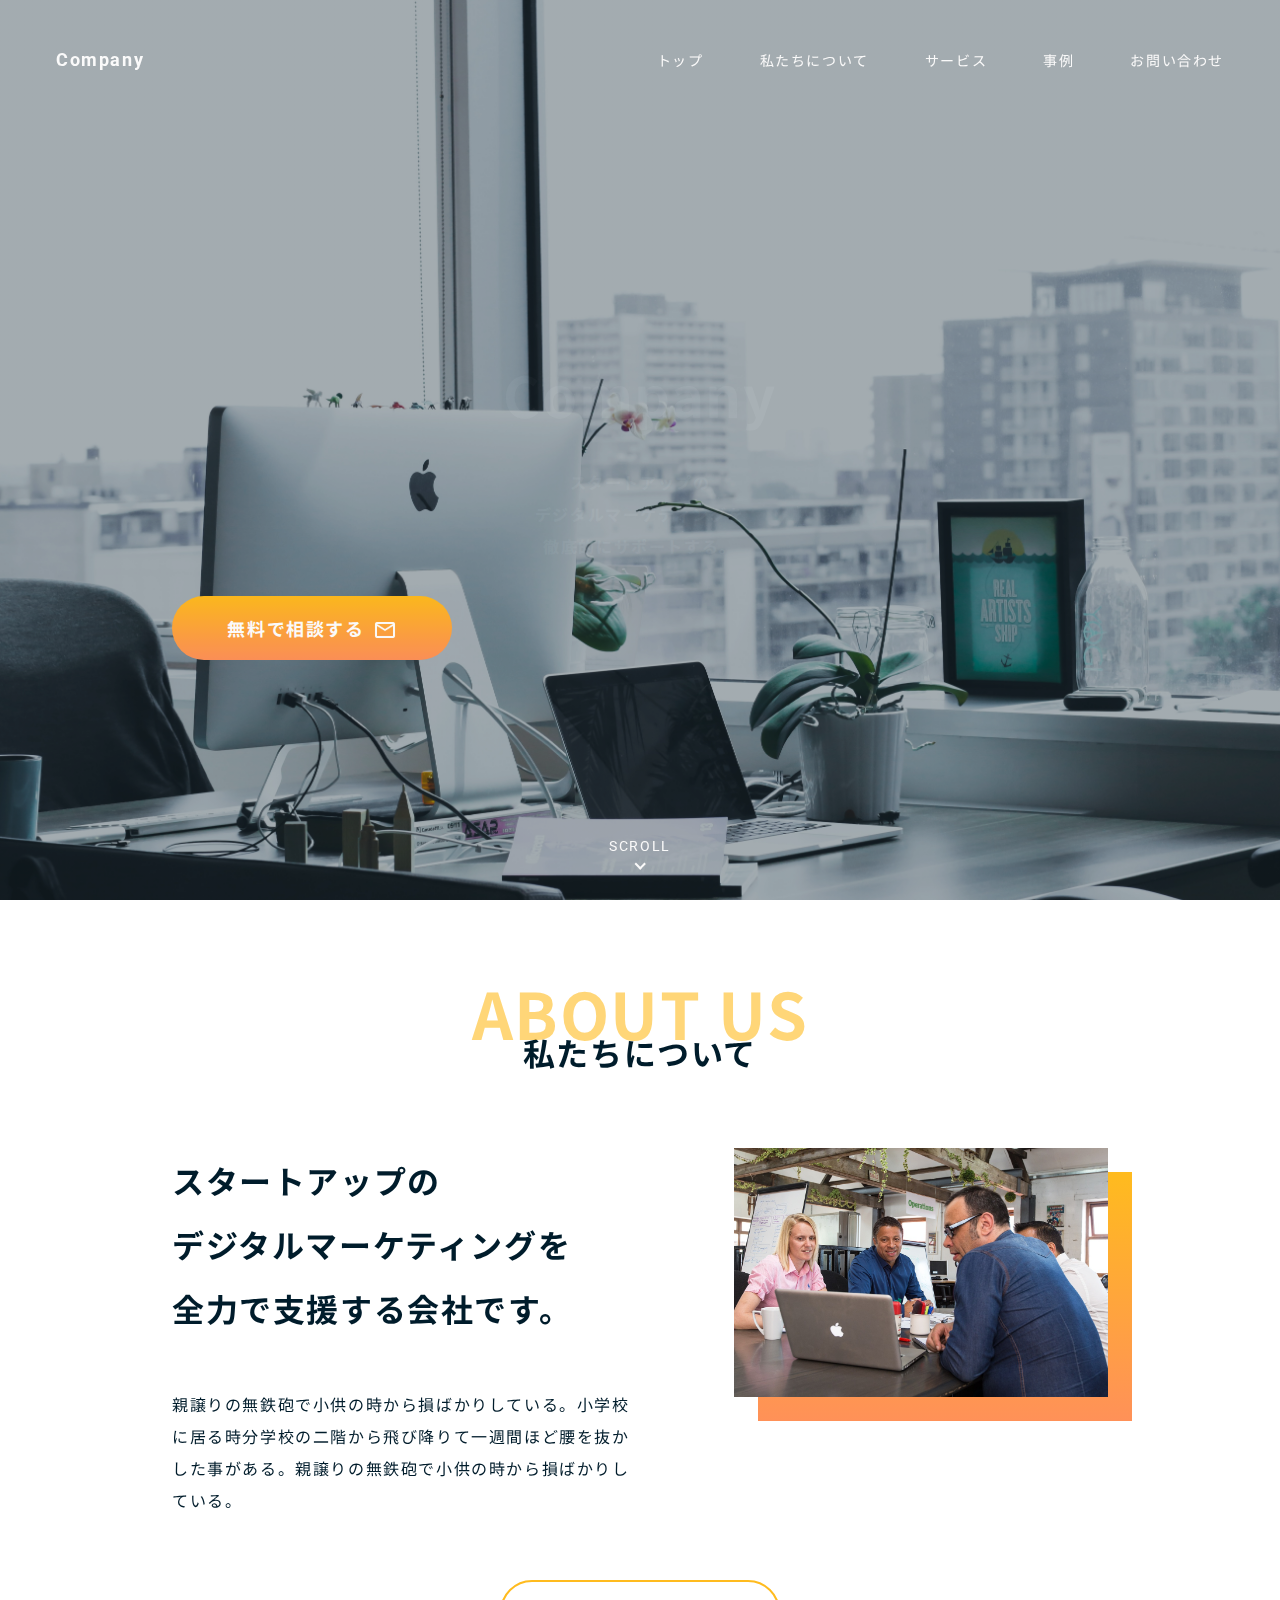
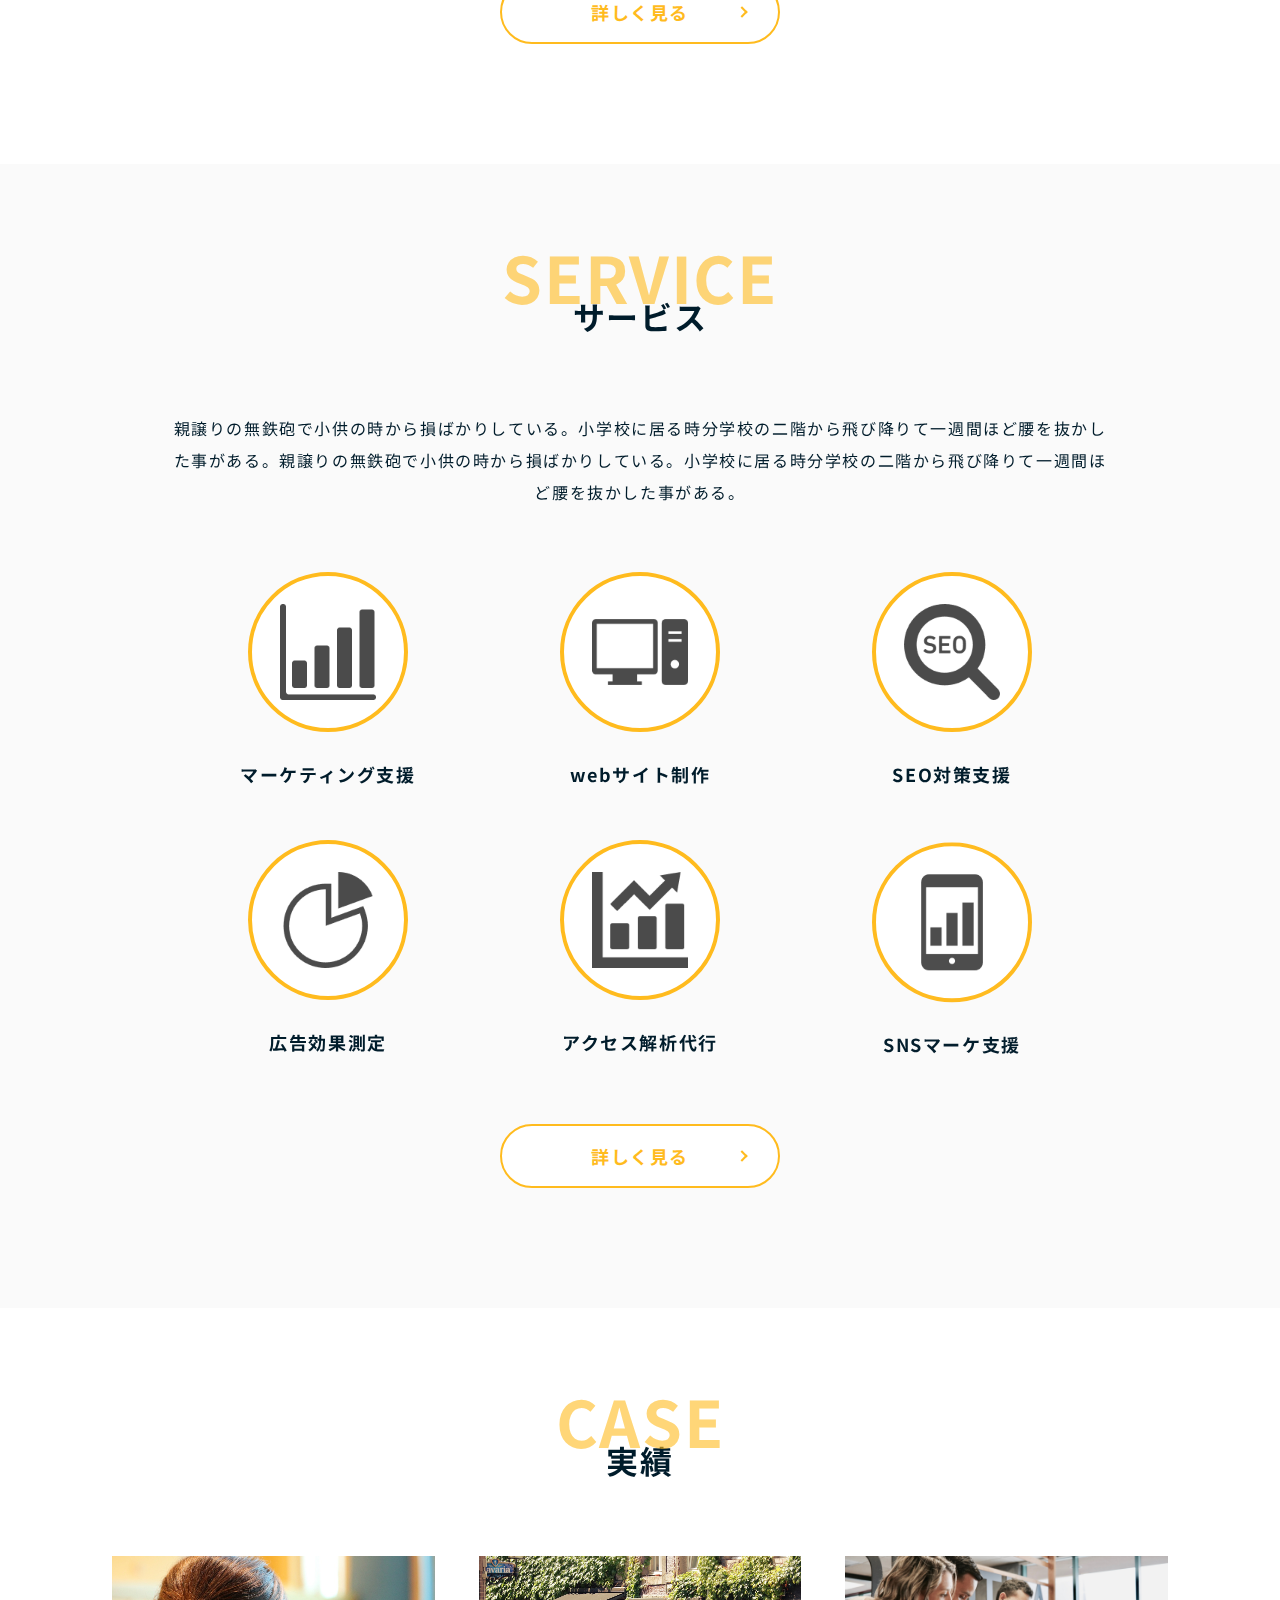
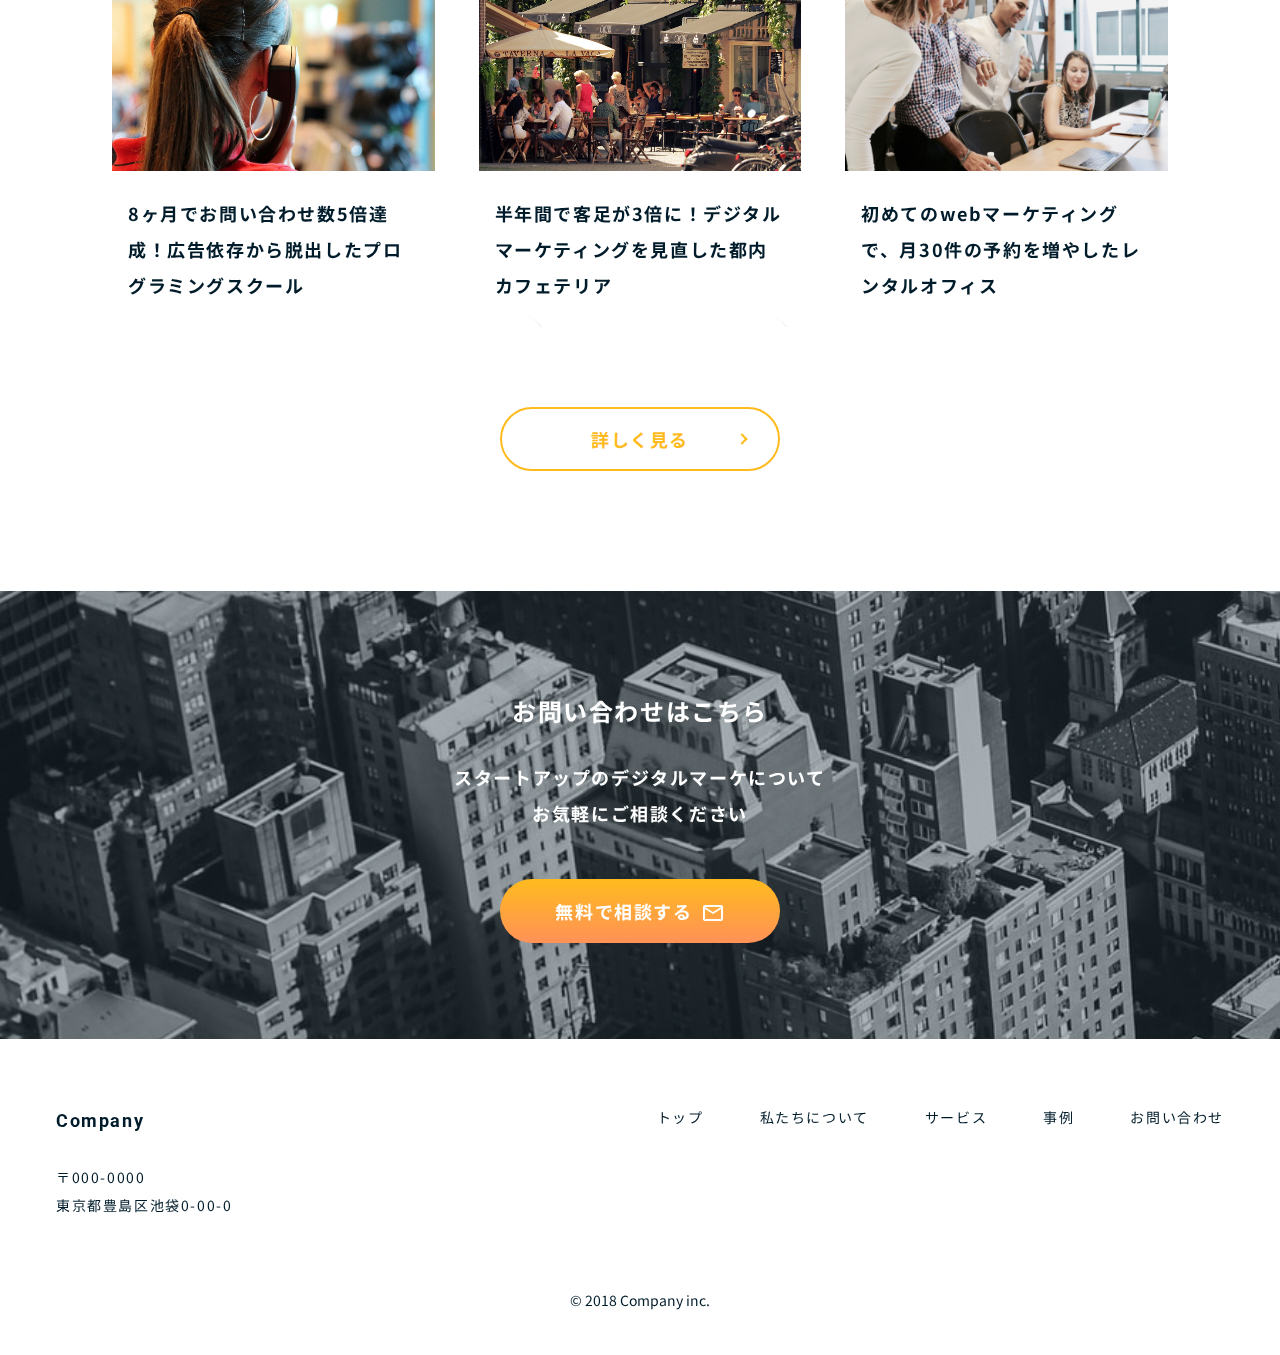
==== commit e0bd67cb: "Update index.html" ====
--- a/index.html
+++ b/index.html
@@ -62,7 +62,7 @@
         </p>
       </div>
     </div>
-    <header class="l_header">
+ <header class="l_header">
       <p class="l_header-logo">
         <a href="index.html" class="l_header-logo_link">Company</a>
       </p>
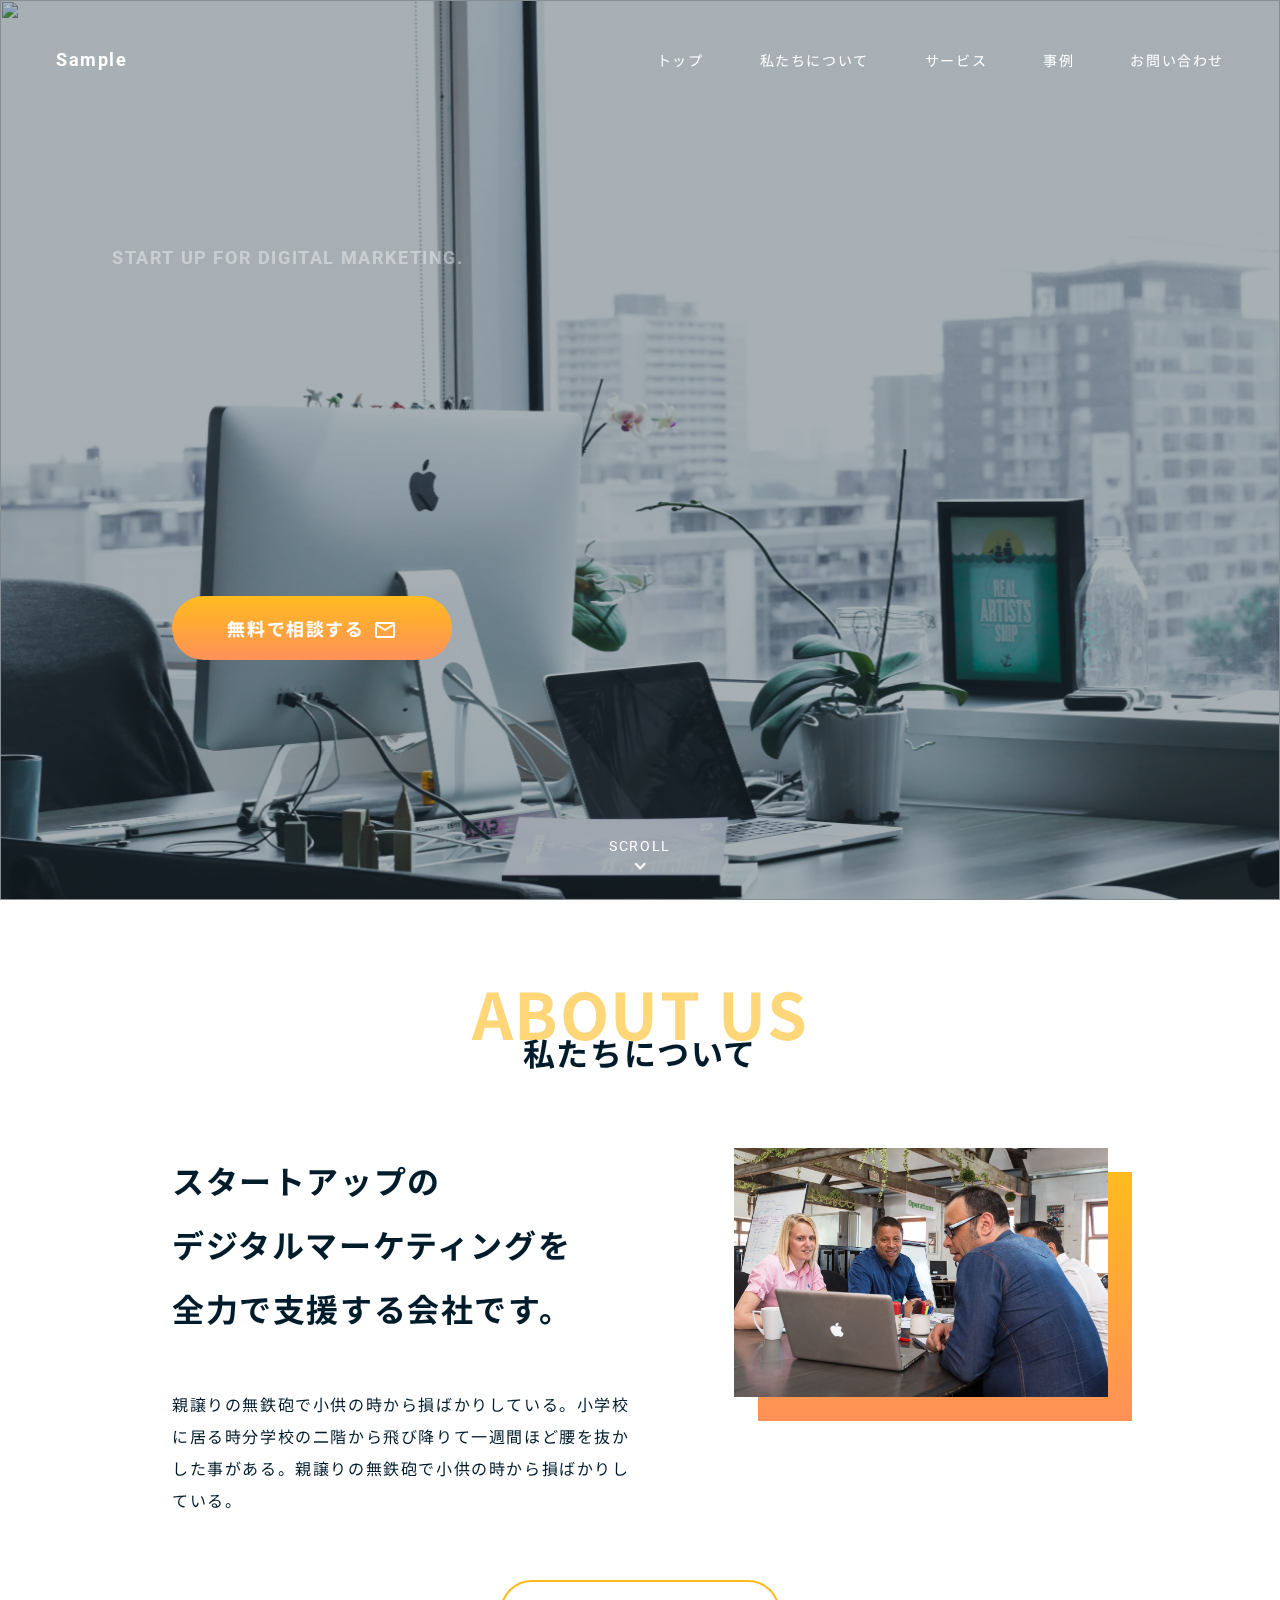
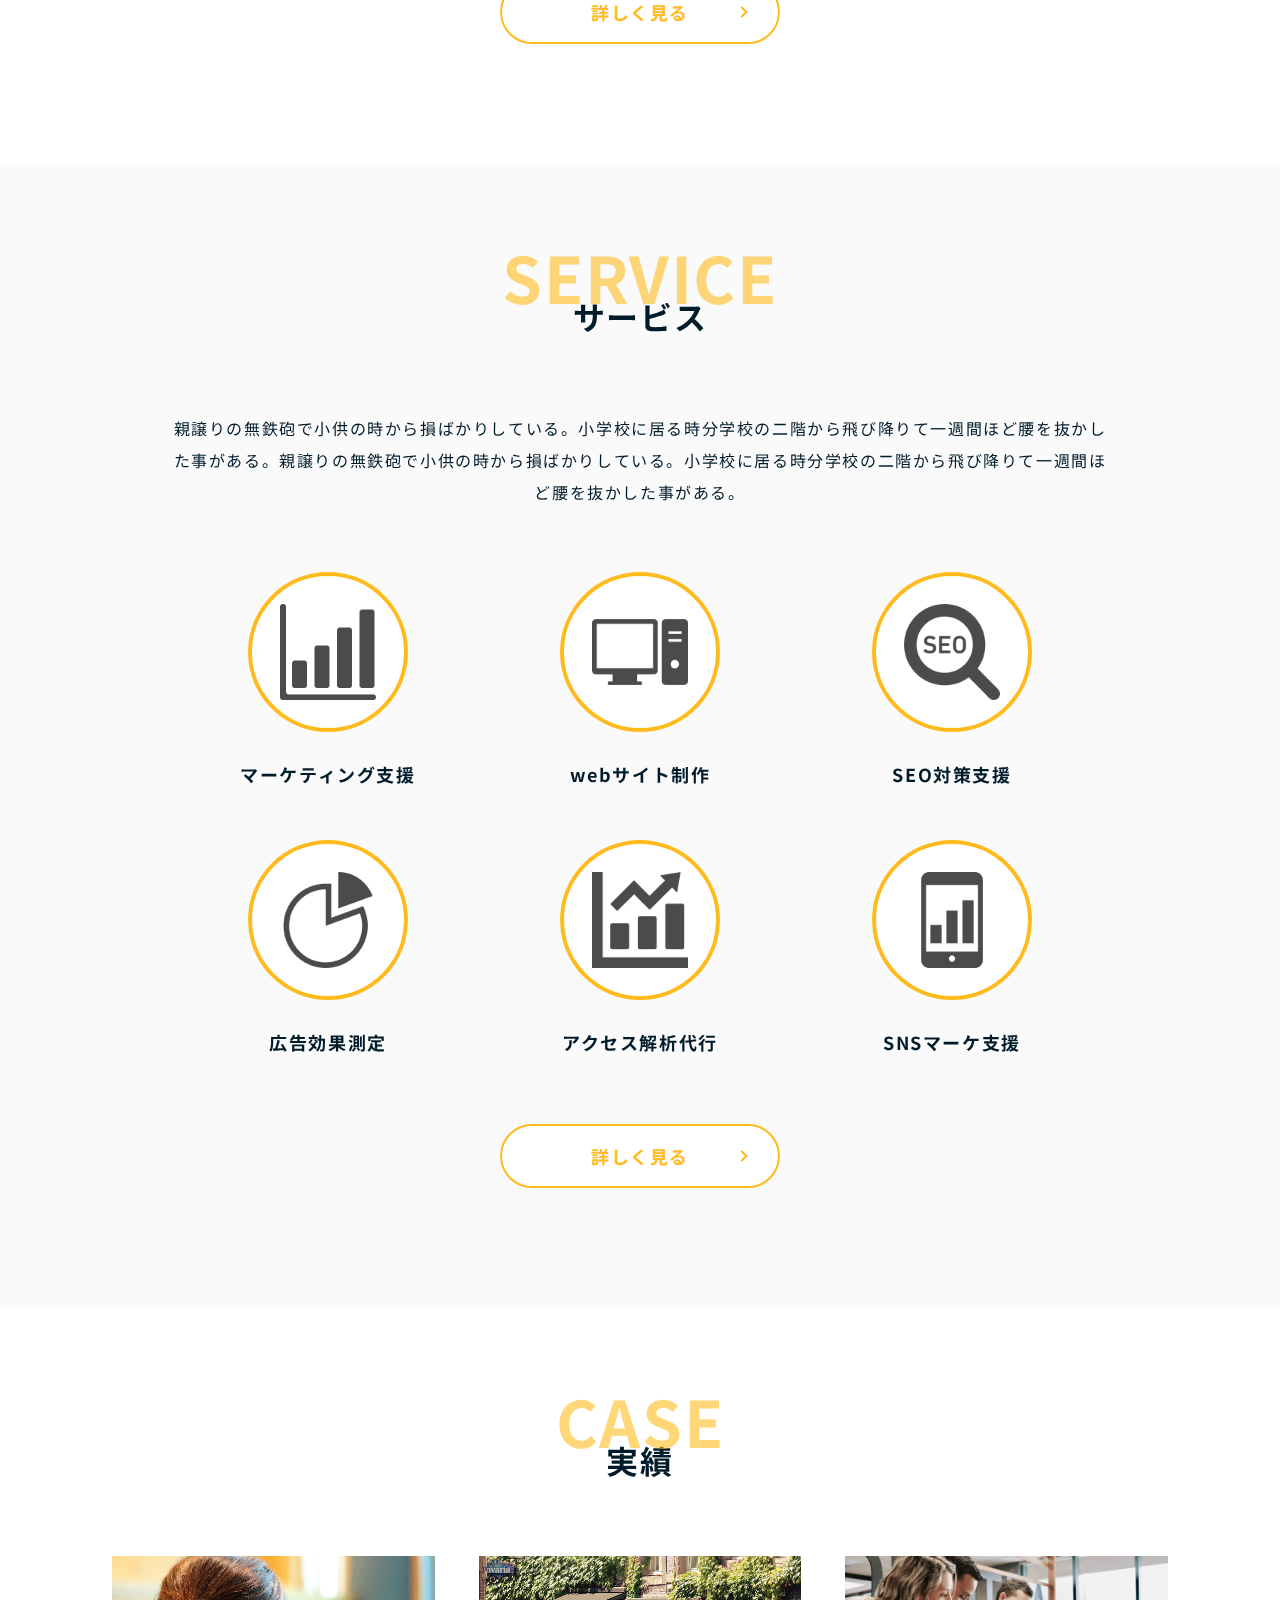
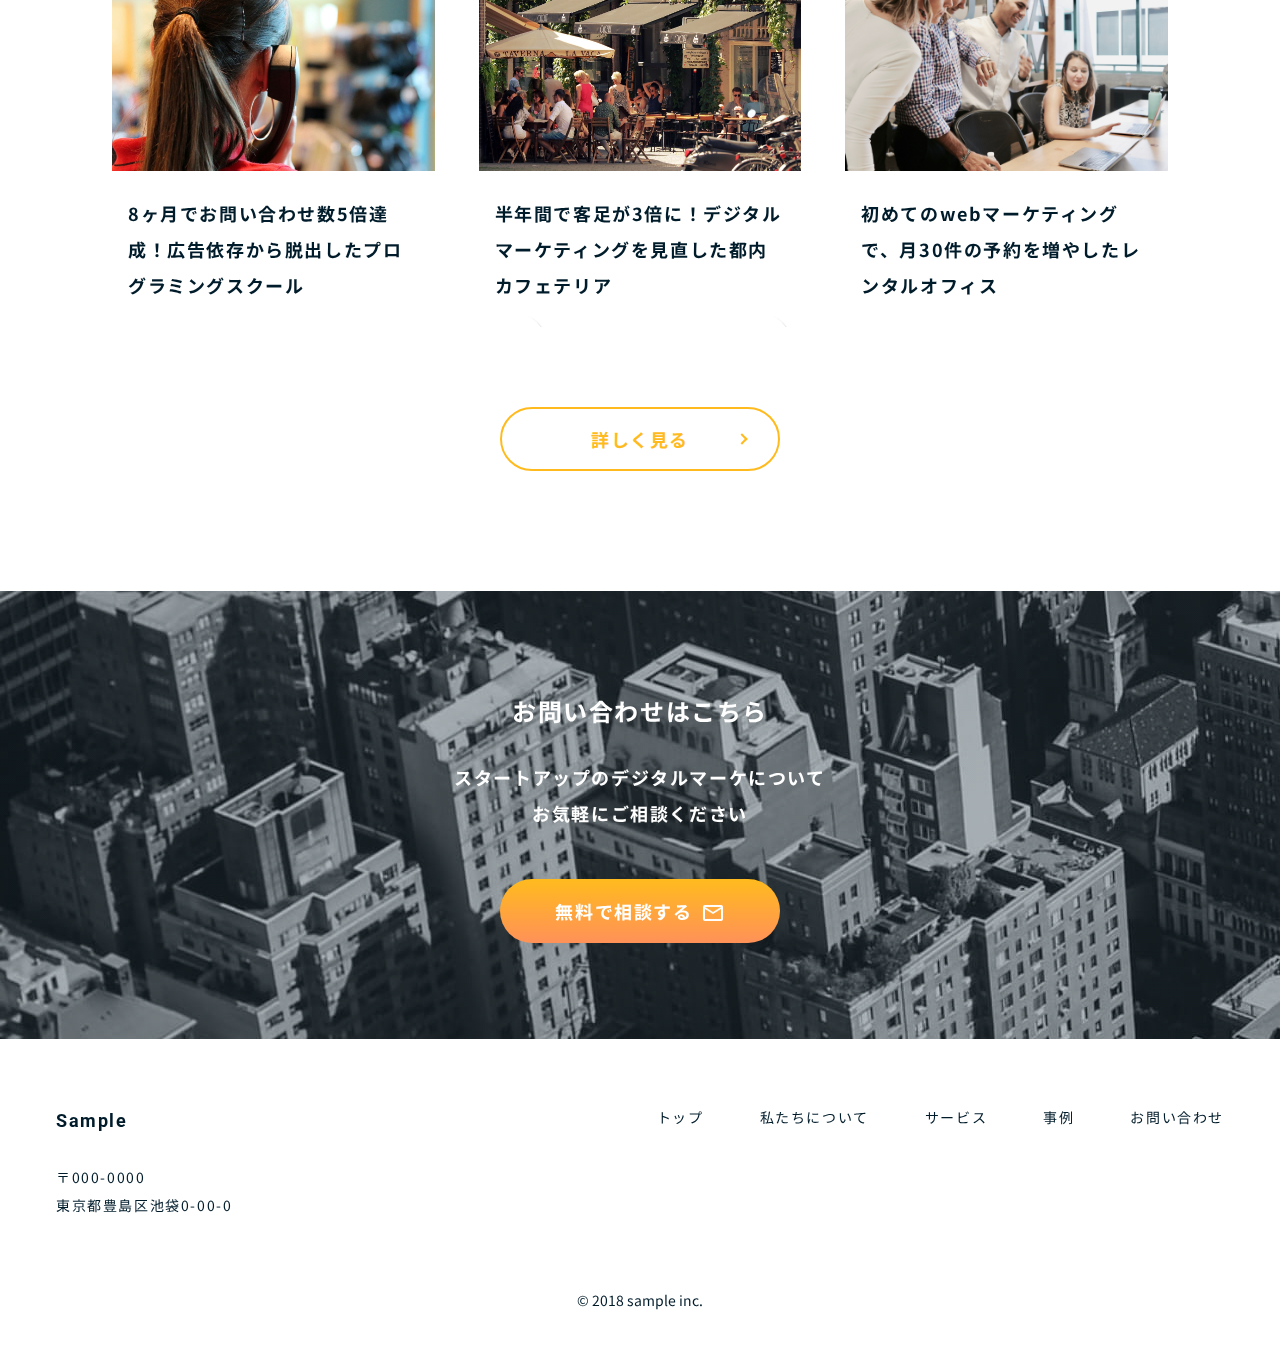
==== commit 37e75eef: "Add files via upload" ====
--- a/index.html
+++ b/index.html
@@ -3,7 +3,7 @@
   <head>
     <meta charset="utf-8" />
     <meta name="viewport" content="width=device-width,initial-scale=1" />
-    <title>Company CorPorate</title>
+    <title>Sample CorPorate</title>
     <meta
       name="description"
       content="スタートアップのデジタルマーケティングを徹底的にサポートする。"
@@ -15,10 +15,10 @@
     <link rel="icon" href="favicon.svg" type="image/svg+xml" />
     <link rel="apple-touch-icon" href="webclip.png" />
     <!-- ogp -->
-    <meta property="og:site_name" content="Company" />
+    <meta property="og:site_name" content="Sample" />
     <meta property="og:url" content="サイトのURL" />
     <meta property="og:type" content="website" />
-    <meta property="og:title" content="Company" />
+    <meta property="og:title" content="Sample" />
     <meta
       property="og:description"
       content="スタートアップのデジタルマーケティングを徹底的にサポートする。"
@@ -54,7 +54,7 @@
   <body class="js_body">
     <div class="m_opening js_opening">
       <div class="m_opening_txt js_opening-txt">
-        <p class="m_opening_heading">Company</p>
+        <p class="m_opening_heading">Sample</p>
         <p class="m_opening_desc">
           スタートアップの<br />
           デジタルマーケティングを<br />
@@ -62,9 +62,9 @@
         </p>
       </div>
     </div>
- <header class="l_header">
+    <header class="l_header">
       <p class="l_header-logo">
-        <a href="index.html" class="l_header-logo_link">Company</a>
+        <a href="index.html" class="l_header-logo_link">Sample</a>
       </p>
       <nav class="l_header-nav js_nav">
         <ul class="l_header-nav_list">
@@ -415,7 +415,7 @@
       <div class="l_footer_contents">
         <div class="l_footer_info">
           <p class="l_footer-logo">
-            <a href="index.html" class="l_footer-logo_link">Company</a>
+            <a href="index.html" class="l_footer-logo_link">Sample</a>
           </p>
           <p class="l_footer_address">
             〒000-0000<br />
@@ -447,7 +447,7 @@
       <!-- /.l_footer_contents -->
 
       <p class="l_footer-copyright">
-        <small class="l_footer-copyright_txt">&copy; 2018 Company inc.</small>
+        <small class="l_footer-copyright_txt">&copy; 2018 sample inc.</small>
       </p>
     </footer>
   </body>
--- a/css/style.css
+++ b/css/style.css
@@ -1027,8 +1027,9 @@
 .service_faq-question_mark {
   flex-shrink: 0;
   position: relative;
+  height: 36px;
   width: 16px;
-  margin: auto 0 auto 8px;
+  margin-left: 8px;
 }
 
 .service_faq-question_mark::before {
@@ -1055,7 +1056,7 @@
 }
 
 .service_faq-answer {
-
+  padding: 16px;
   display: flex;
   width: 100%;
   border-top: 1px solid var(--gray-color02);
@@ -1214,6 +1215,7 @@
 /*---------- case ----------*/
 .case_main {
   padding-bottom: 120px;
+  overflow: hidden;
 }
 
 @media screen and (min-width: 768px) {
